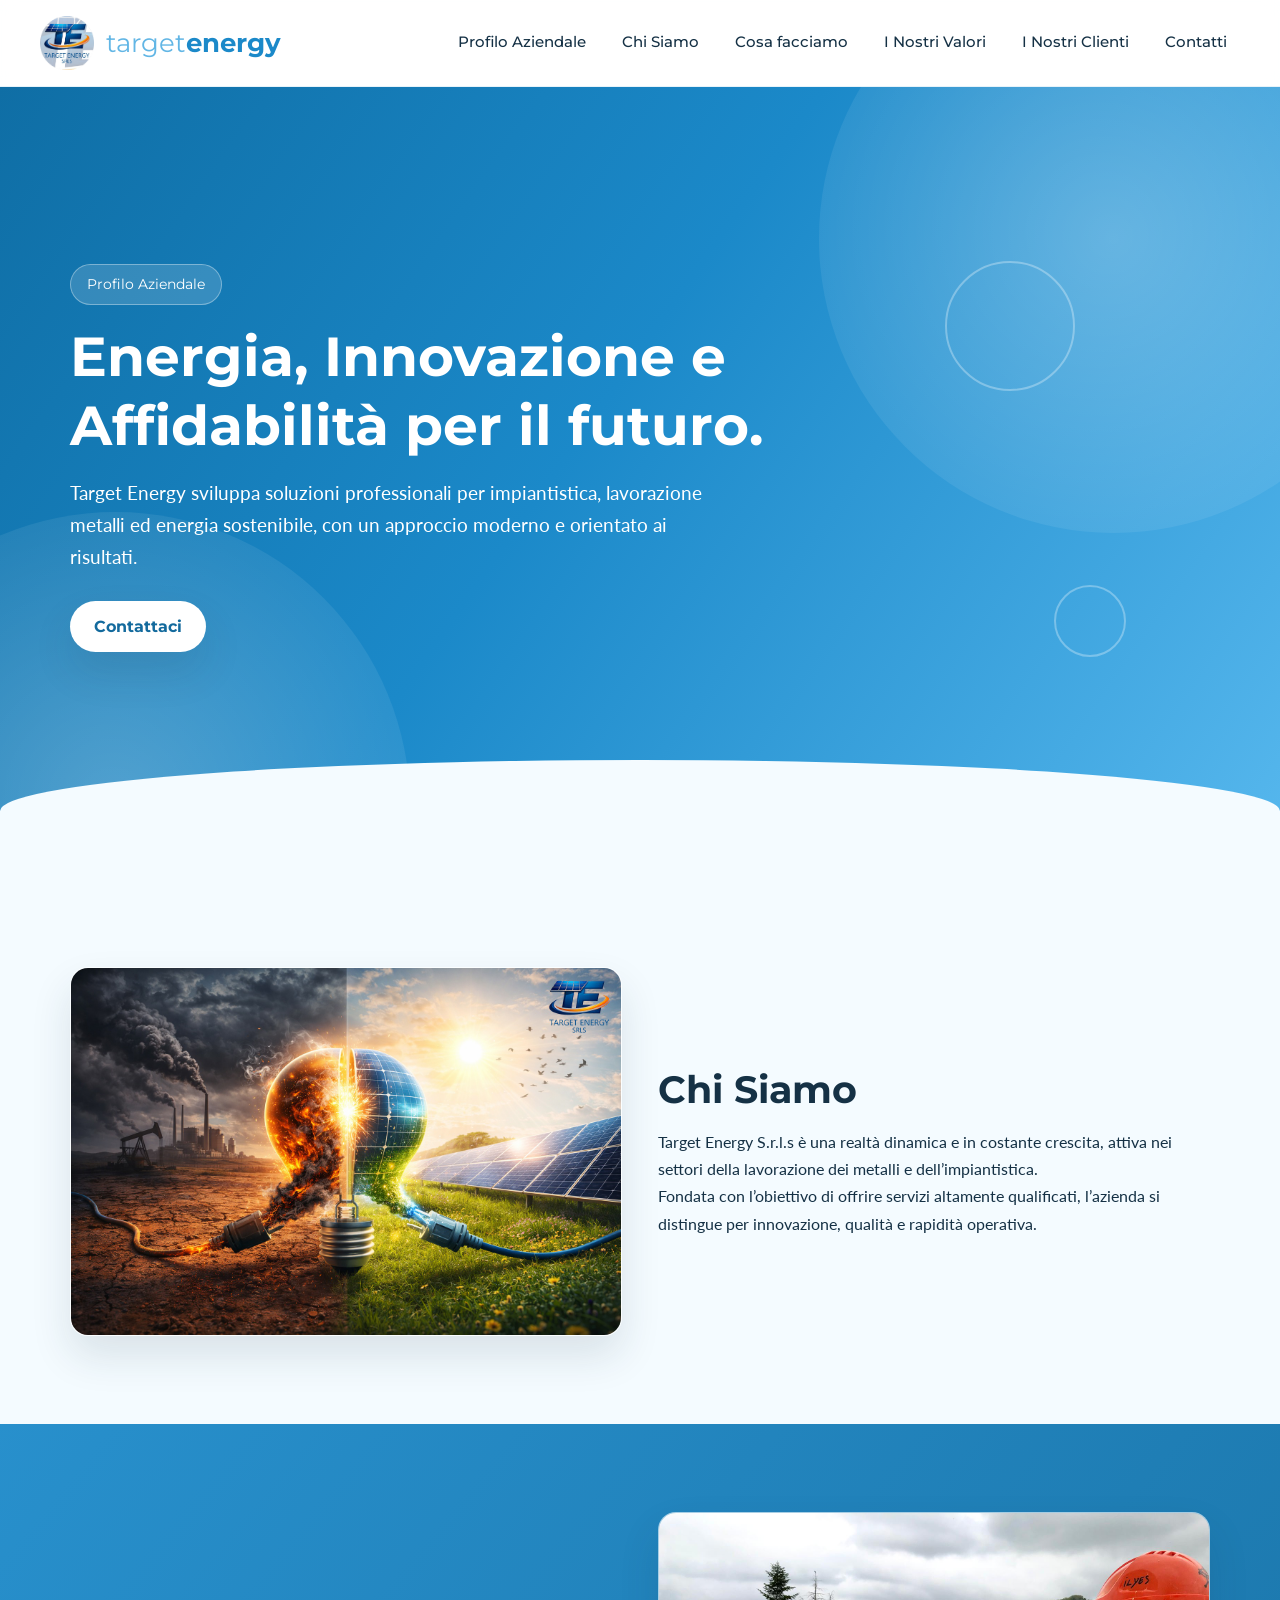
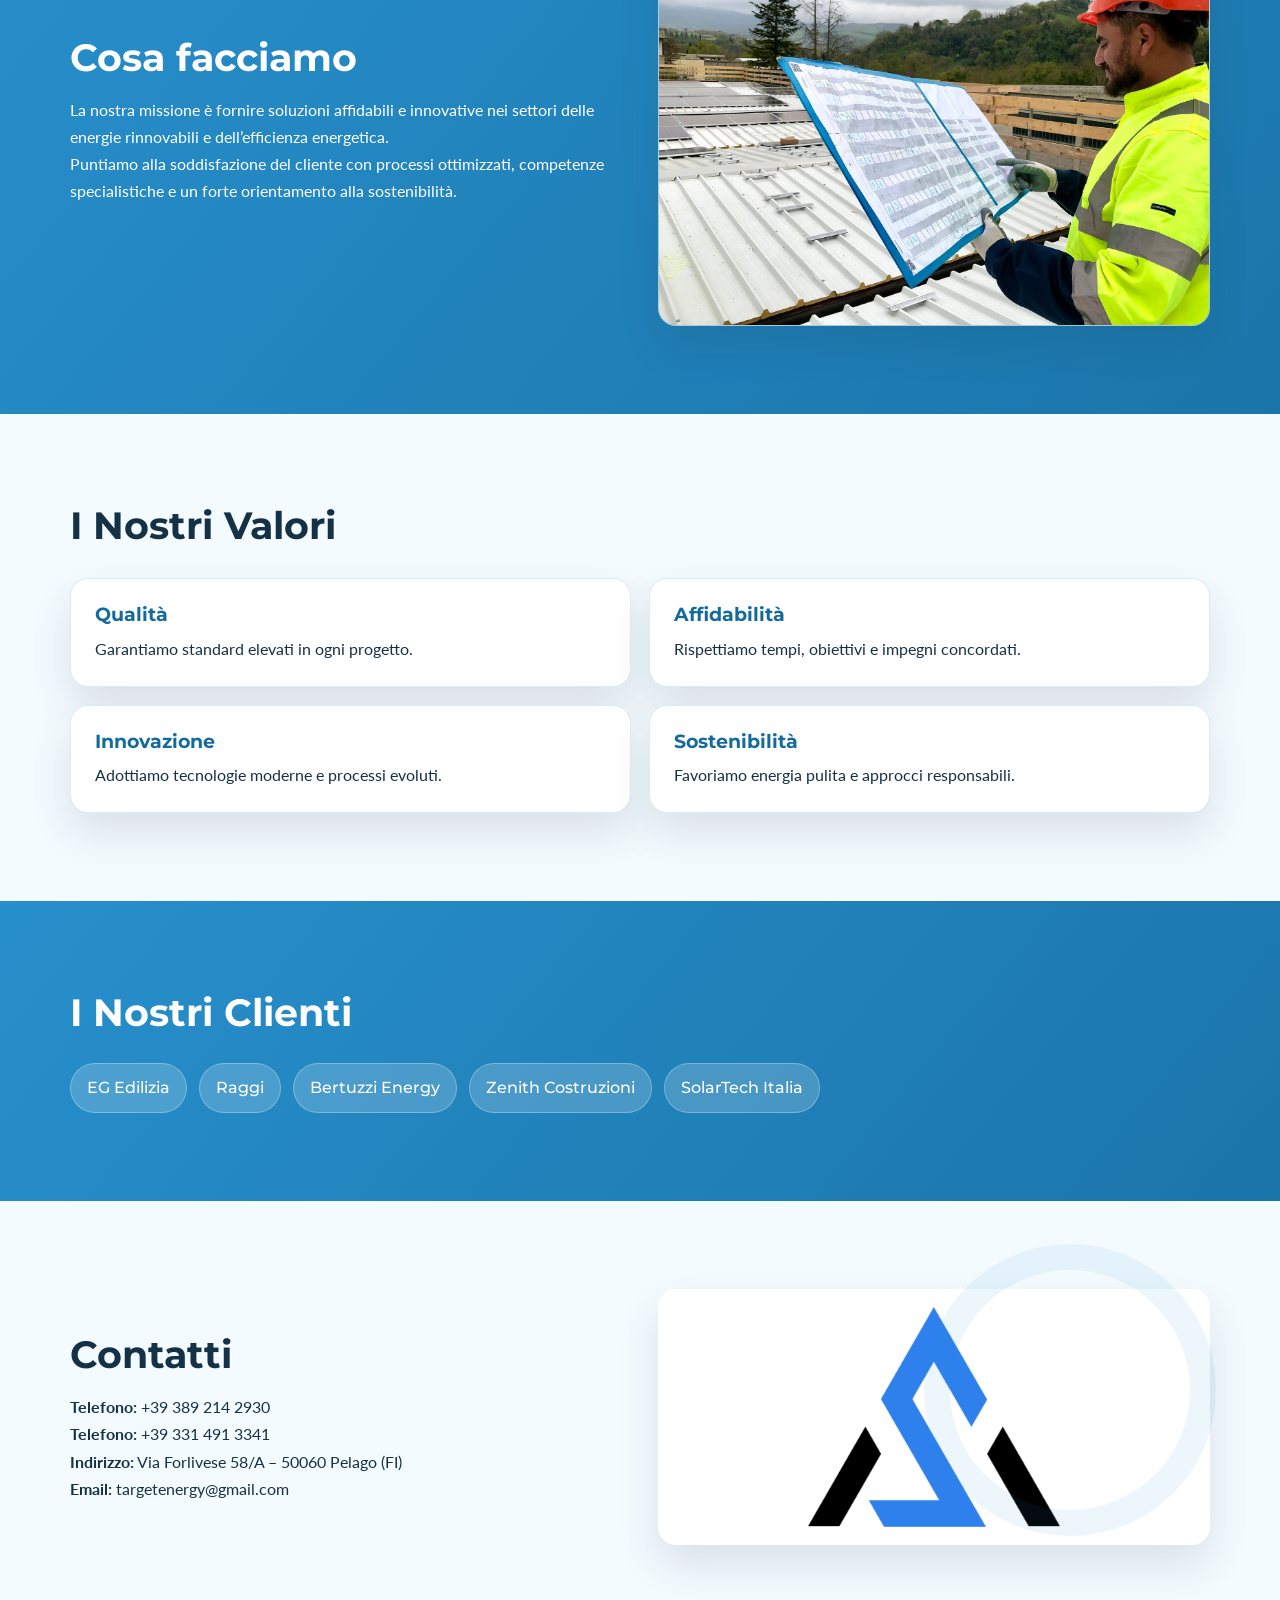
==== index.html @ 9f778552 "Update index.html" ====
<!DOCTYPE html>
<html lang="it">
<head>
  <meta charset="UTF-8">
  <meta name="viewport" content="width=device-width, initial-scale=1.0">
  <title>Target Energy | Profilo Aziendale</title>
  <meta name="description" content="Target Energy - Profilo Aziendale, missione, valori, clienti e contatti.">
  <link rel="preconnect" href="https://fonts.googleapis.com">
  <link rel="preconnect" href="https://fonts.gstatic.com" crossorigin>
  <link href="https://fonts.googleapis.com/css2?family=Lato:wght@300;400;700&family=Montserrat:wght@400;500;600;700;800&display=swap" rel="stylesheet">
  <link rel="stylesheet" href="style.css">
</head>
<body>
  <header class="header" id="top">
    <div class="nav-wrap">
      <a class="brand" href="#top" aria-label="Target Energy home">
        <img src="img/logo.png" alt="Target Energy logo">
        <span class="brand-text"><span class="brand-light">target</span><span class="brand-strong">energy</span></span>
      </a>

      <button class="menu-toggle" id="menuToggle" aria-label="Apri menu" aria-expanded="false" aria-controls="menu">☰</button>

      <nav class="nav" id="menu" aria-label="Main navigation">
        <a href="#profilo">Profilo Aziendale</a>
        <a href="#chi-siamo">Chi Siamo</a>
        <a href="#missione">Cosa facciamo</a>
        <a href="#valori">I Nostri Valori</a>
        <a href="#clienti">I Nostri Clienti</a>
        <a href="#contatti">Contatti</a>
      </nav>
    </div>
  </header>

  <main>
    <section class="hero" id="profilo">
      <div class="hero-bg-shape hero-bg-shape-1"></div>
      <div class="hero-bg-shape hero-bg-shape-2"></div>
      <div class="hero-circle hero-circle-1"></div>
      <div class="hero-circle hero-circle-2"></div>

      <div class="container hero-content">
        <p class="eyebrow">Profilo Aziendale</p>
        <h1>Energia, Innovazione e Affidabilità per il futuro.</h1>
        <p class="lead">Target Energy sviluppa soluzioni professionali per impiantistica, lavorazione metalli ed energia sostenibile, con un approccio moderno e orientato ai risultati.</p>
        <a class="cta" href="#contatti">Contattaci</a>
      </div>
      <div class="wave" aria-hidden="true"></div>
    </section>

    <section class="section" id="chi-siamo">
      <div class="container grid two-col">
        <div class="media card-glass">
          <img src="img/we.jpeg" alt="Team Target Energy">
        </div>
        <div class="content">
          <h2>Chi Siamo</h2>
          <p>Target Energy S.r.l.s è una realtà dinamica e in costante crescita, attiva nei settori della lavorazione dei metalli e dell’impiantistica.</p>
          <p>Fondata con l’obiettivo di offrire servizi altamente qualificati, l’azienda si distingue per innovazione, qualità e rapidità operativa.</p>
        </div>
      </div>
    </section>

    <section class="section section-blue" id="missione">
      <div class="container grid two-col reverse">
        <div class="content">
          <h2>Cosa facciamo</h2>
          <p>La nostra missione è fornire soluzioni affidabili e innovative nei settori delle energie rinnovabili e dell’efficienza energetica.</p>
          <p>Puntiamo alla soddisfazione del cliente con processi ottimizzati, competenze specialistiche e un forte orientamento alla sostenibilità.</p>
        </div>
        <div class="media card-glass">
          <img src="img/man.jpeg" alt="Missione Target Energy">
        </div>
      </div>
    </section>

    <section class="section" id="valori">
      <div class="container">
        <h2 class="section-title">I Nostri Valori</h2>
        <div class="values-grid">
          <article class="value-card"><h3>Qualità</h3><p>Garantiamo standard elevati in ogni progetto.</p></article>
          <article class="value-card"><h3>Affidabilità</h3><p>Rispettiamo tempi, obiettivi e impegni concordati.</p></article>
          <article class="value-card"><h3>Innovazione</h3><p>Adottiamo tecnologie moderne e processi evoluti.</p></article>
          <article class="value-card"><h3>Sostenibilità</h3><p>Favoriamo energia pulita e approcci responsabili.</p></article>
        </div>
      </div>
    </section>

    <section class="section section-blue" id="clienti">
      <div class="container">
        <h2 class="section-title">I Nostri Clienti</h2>
        <div class="clients-wrap">
          <span class="client-pill">EG Edilizia</span>
          <span class="client-pill">Raggi</span>
          <span class="client-pill">Bertuzzi Energy</span>
          <span class="client-pill">Zenith Costruzioni</span>
          <span class="client-pill">SolarTech Italia</span>
        </div>
      </div>
    </section>

    <section class="section contact" id="contatti">
      <div class="container grid two-col">
        <div class="content">
          <h2>Contatti</h2>
          <p><strong>Telefono:</strong> +39 389 214 2930</p>
          <p><strong>Telefono:</strong> +39 331 491 3341</p>
          <p><strong>Indirizzo:</strong> Via Forlivese 58/A – 50060 Pelago (FI)</p>
          <p><strong>Email:</strong> targetenergy@gmail.com</p>
        </div>
        <div class="media logo-card">
          <img src="img/logo2.png" alt="Target Energy brand">
        </div>
      </div>
    </section>
  </main>

  <script src="script.js"></script>
</body>
</html>
---- style.css ----
:root {
  --primary: #1b89c9;
  --primary-dark: #136a9d;
  --white: #ffffff;
  --text: #153145;
  --bg: #f4fbff;
  --radius: 18px;
  --shadow: 0 20px 40px rgba(21, 49, 69, 0.12);
}

* {
  box-sizing: border-box;
  margin: 0;
  padding: 0;
}

html {
  scroll-behavior: smooth;
}

body {
  font-family: 'Lato', sans-serif;
  color: var(--text);
  background: var(--bg);
  line-height: 1.7;
}

h1,
h2,
h3,
.brand-text {
  font-family: 'Montserrat', sans-serif;
  line-height: 1.25;
}

img {
  max-width: 100%;
  display: block;
}

.container {
  width: min(1140px, 92%);
  margin-inline: auto;
}

.header {
  position: sticky;
  top: 0;
  z-index: 1000;
  background: rgba(255, 255, 255, 0.92);
  backdrop-filter: blur(8px);
  border-bottom: 1px solid rgba(27, 137, 201, 0.1);
}

.nav-wrap {
  width: min(1200px, 94%);
  margin-inline: auto;
  min-height: 86px;
  display: flex;
  align-items: center;
  justify-content: space-between;
  gap: 24px;
}

.brand {
  display: inline-flex;
  align-items: center;
  gap: 12px;
  text-decoration: none;
}

.brand img {
  width: 54px;
}

.brand-text {
  font-size: 1.6rem;
}

.brand-light {
  color: #62b6e5;
  font-weight: 400;
}

.brand-strong {
  color: var(--primary);
  font-weight: 700;
}

.nav {
  display: flex;
  align-items: center;
  gap: 10px;
}

.nav a {
  text-decoration: none;
  color: var(--text);
  font-family: 'Montserrat', sans-serif;
  font-weight: 500;
  font-size: 0.92rem;
  padding: 10px 13px;
  border-radius: 999px;
  transition: 0.25s ease;
}

.nav a:hover,
.nav a:focus-visible {
  background: linear-gradient(90deg, rgba(27, 137, 201, 0.12), rgba(27, 137, 201, 0.22));
  color: var(--primary-dark);
  outline: none;
}

.menu-toggle {
  display: none;
  border: 0;
  background: var(--primary);
  color: var(--white);
  width: 44px;
  height: 44px;
  border-radius: 12px;
  font-size: 1.25rem;
  cursor: pointer;
}

.hero {
  position: relative;
  min-height: 88vh;
  display: flex;
  align-items: center;
  overflow: hidden;
  color: var(--white);
  background: linear-gradient(125deg, #0f6ea5 0%, var(--primary) 45%, #57b8ee 100%);
}

.hero-content {
  position: relative;
  z-index: 2;
  padding-block: 120px 170px;
}

.eyebrow {
  display: inline-block;
  background: rgba(255, 255, 255, 0.15);
  border: 1px solid rgba(255, 255, 255, 0.35);
  border-radius: 999px;
  padding: 8px 16px;
  font-family: 'Montserrat', sans-serif;
  font-size: 0.85rem;
  margin-bottom: 18px;
}

.hero h1 {
  font-size: clamp(2rem, 4.3vw, 3.6rem);
  max-width: 780px;
}

.lead {
  margin-top: 16px;
  max-width: 640px;
  font-size: clamp(1rem, 1.8vw, 1.18rem);
}

.cta {
  margin-top: 28px;
  display: inline-block;
  text-decoration: none;
  color: var(--primary-dark);
  background: var(--white);
  font-family: 'Montserrat', sans-serif;
  font-weight: 700;
  padding: 12px 24px;
  border-radius: 999px;
  box-shadow: var(--shadow);
  transition: transform 0.25s ease;
}

.cta:hover {
  transform: translateY(-2px);
}

.hero-bg-shape,
.hero-circle {
  position: absolute;
  pointer-events: none;
}

.hero-bg-shape {
  width: 46vw;
  aspect-ratio: 1 / 1;
  background: radial-gradient(circle, rgba(255, 255, 255, 0.25), rgba(255, 255, 255, 0));
  border-radius: 50%;
}

.hero-bg-shape-1 {
  top: -18%;
  right: -10%;
}

.hero-bg-shape-2 {
  bottom: -28%;
  left: -14%;
}

.hero-circle {
  border-radius: 50%;
  border: 2px solid rgba(255, 255, 255, 0.3);
  animation: float 6s ease-in-out infinite;
}

.hero-circle-1 {
  width: 130px;
  height: 130px;
  right: 16%;
  top: 22%;
}

.hero-circle-2 {
  width: 72px;
  height: 72px;
  right: 12%;
  bottom: 28%;
  animation-delay: 1.5s;
}

.wave {
  position: absolute;
  left: 0;
  right: 0;
  bottom: -1px;
  height: 120px;
  background: var(--bg);
  border-radius: 100% 100% 0 0 / 85% 85% 0 0;
}

.section {
  padding: 88px 0;
}

.section-blue {
  background: linear-gradient(130deg, rgba(27, 137, 201, 0.94), rgba(15, 110, 165, 0.95));
  color: var(--white);
}

.grid {
  display: grid;
  gap: 36px;
  align-items: center;
}

.two-col {
  grid-template-columns: repeat(2, minmax(0, 1fr));
}

.reverse .content {
  order: 1;
}

.reverse .media {
  order: 2;
}

.content h2,
.section-title {
  font-size: clamp(1.7rem, 3.2vw, 2.4rem);
  margin-bottom: 14px;
}

.card-glass,
.logo-card {
  border-radius: var(--radius);
  box-shadow: var(--shadow);
  overflow: hidden;
}

.card-glass {
  background: rgba(255, 255, 255, 0.45);
  border: 1px solid rgba(255, 255, 255, 0.28);
}

.card-glass img,
.logo-card img {
  width: 100%;
  height: 100%;
  object-fit: cover;
}

.values-grid {
  margin-top: 28px;
  display: grid;
  gap: 18px;
  grid-template-columns: repeat(2, minmax(0, 1fr));
}

.value-card {
  background: var(--white);
  border: 1px solid rgba(27, 137, 201, 0.16);
  border-radius: var(--radius);
  padding: 24px;
  box-shadow: var(--shadow);
}

.value-card h3 {
  color: var(--primary-dark);
  margin-bottom: 8px;
}

.clients-wrap {
  margin-top: 26px;
  display: flex;
  flex-wrap: wrap;
  gap: 12px;
}

.client-pill {
  background: rgba(255, 255, 255, 0.18);
  color: var(--white);
  padding: 10px 16px;
  border-radius: 999px;
  border: 1px solid rgba(255, 255, 255, 0.28);
  font-family: 'Montserrat', sans-serif;
  font-weight: 500;
}

.contact {
  position: relative;
}

.contact::before {
  content: '';
  position: absolute;
  width: 240px;
  height: 240px;
  border-radius: 50%;
  border: 26px solid rgba(27, 137, 201, 0.08);
  right: 5%;
  top: 10%;
  pointer-events: none;
}

.logo-card {
  background: var(--white);
  padding: 18px;
  display: grid;
  place-items: center;
}

.logo-card img {
  object-fit: contain;
  max-height: 220px;
}

@keyframes float {
  0%,
  100% { transform: translateY(0); }
  50% { transform: translateY(-12px); }
}

@media (max-width: 1024px) {
  .nav {
    position: absolute;
    top: calc(100% + 8px);
    left: 3%;
    right: 3%;
    background: var(--white);
    border-radius: 16px;
    box-shadow: var(--shadow);
    border: 1px solid rgba(27, 137, 201, 0.12);
    display: grid;
    gap: 0;
    padding: 10px;
    opacity: 0;
    transform: translateY(-10px);
    pointer-events: none;
    transition: 0.2s ease;
  }

  .nav.is-open {
    opacity: 1;
    transform: translateY(0);
    pointer-events: auto;
  }

  .menu-toggle {
    display: inline-grid;
    place-items: center;
  }

  .two-col {
    grid-template-columns: 1fr;
  }

  .reverse .content,
  .reverse .media {
    order: initial;
  }

  .hero-content {
    padding-block: 100px 130px;
  }
}

@media (max-width: 700px) {
  .values-grid {
    grid-template-columns: 1fr;
  }

  .section {
    padding: 70px 0;
  }

  .brand-text {
    font-size: 1.35rem;
  }

  .wave {
    height: 78px;
  }
}
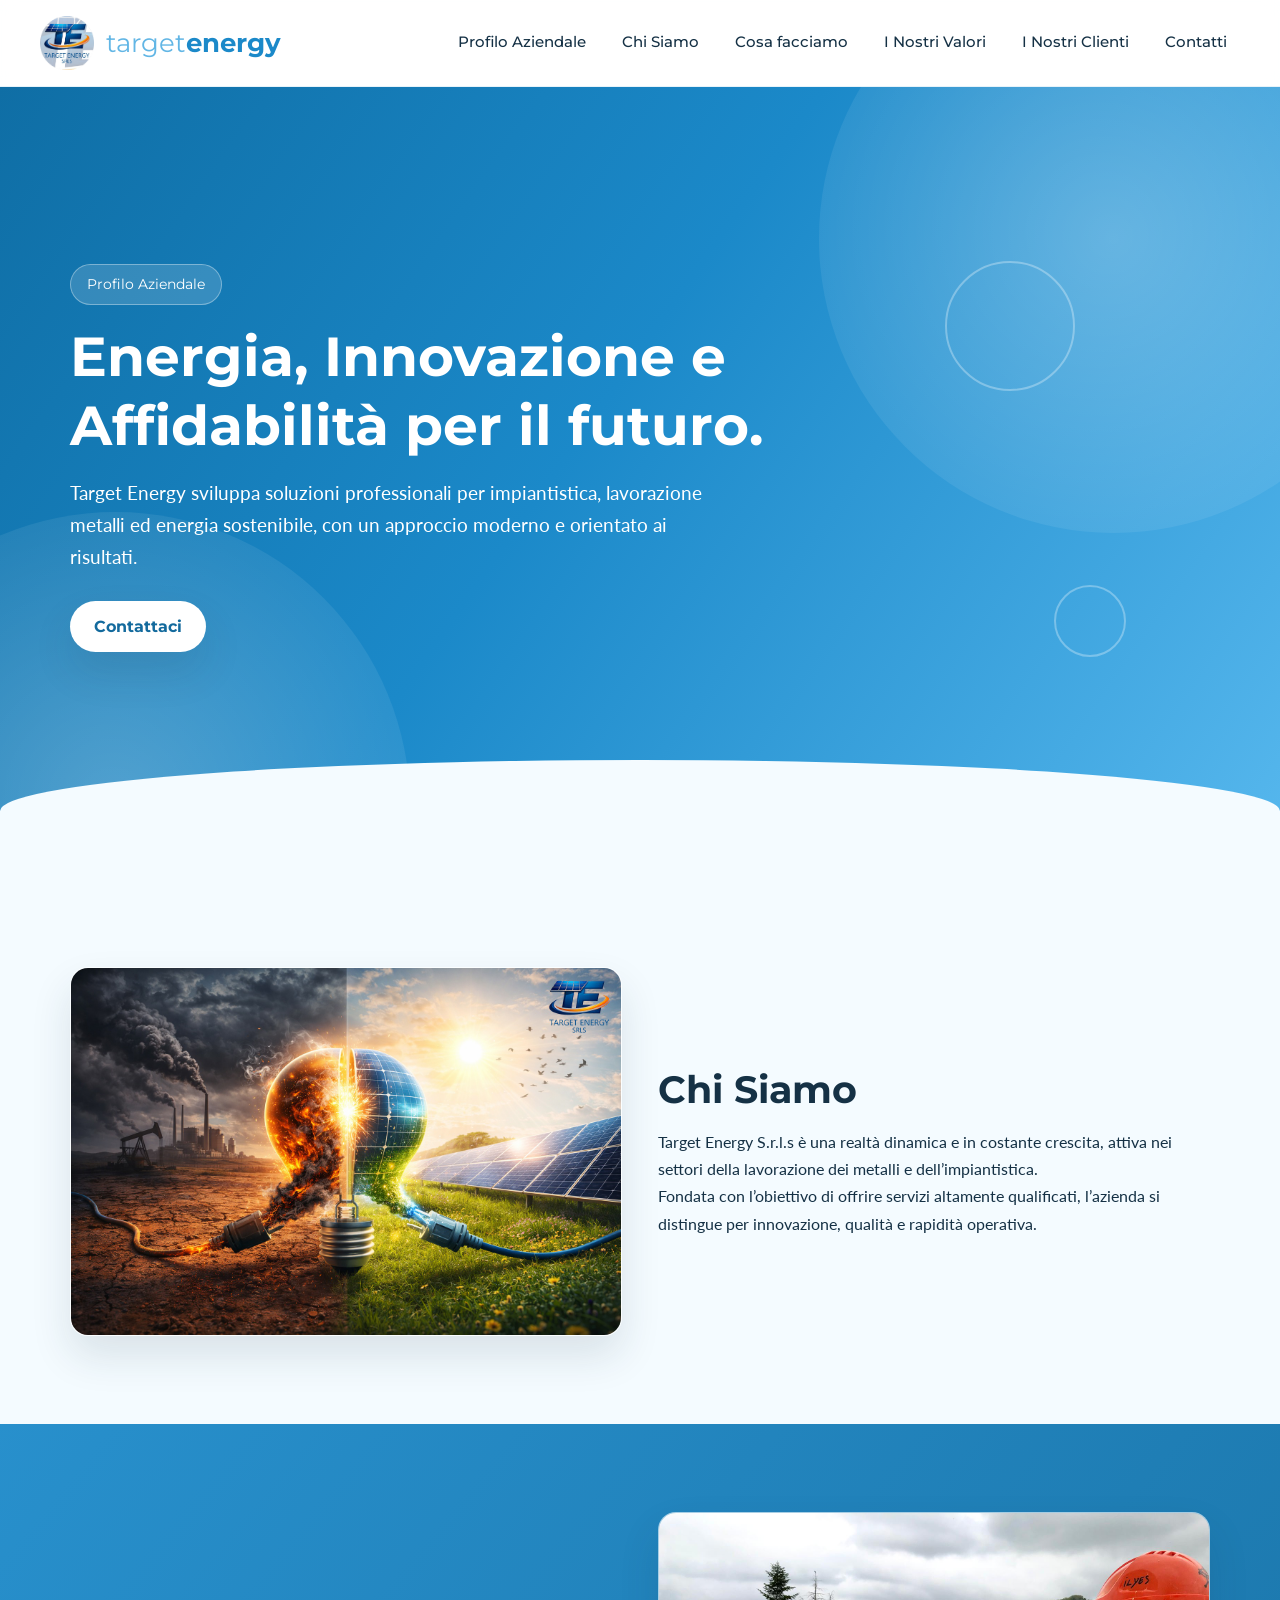
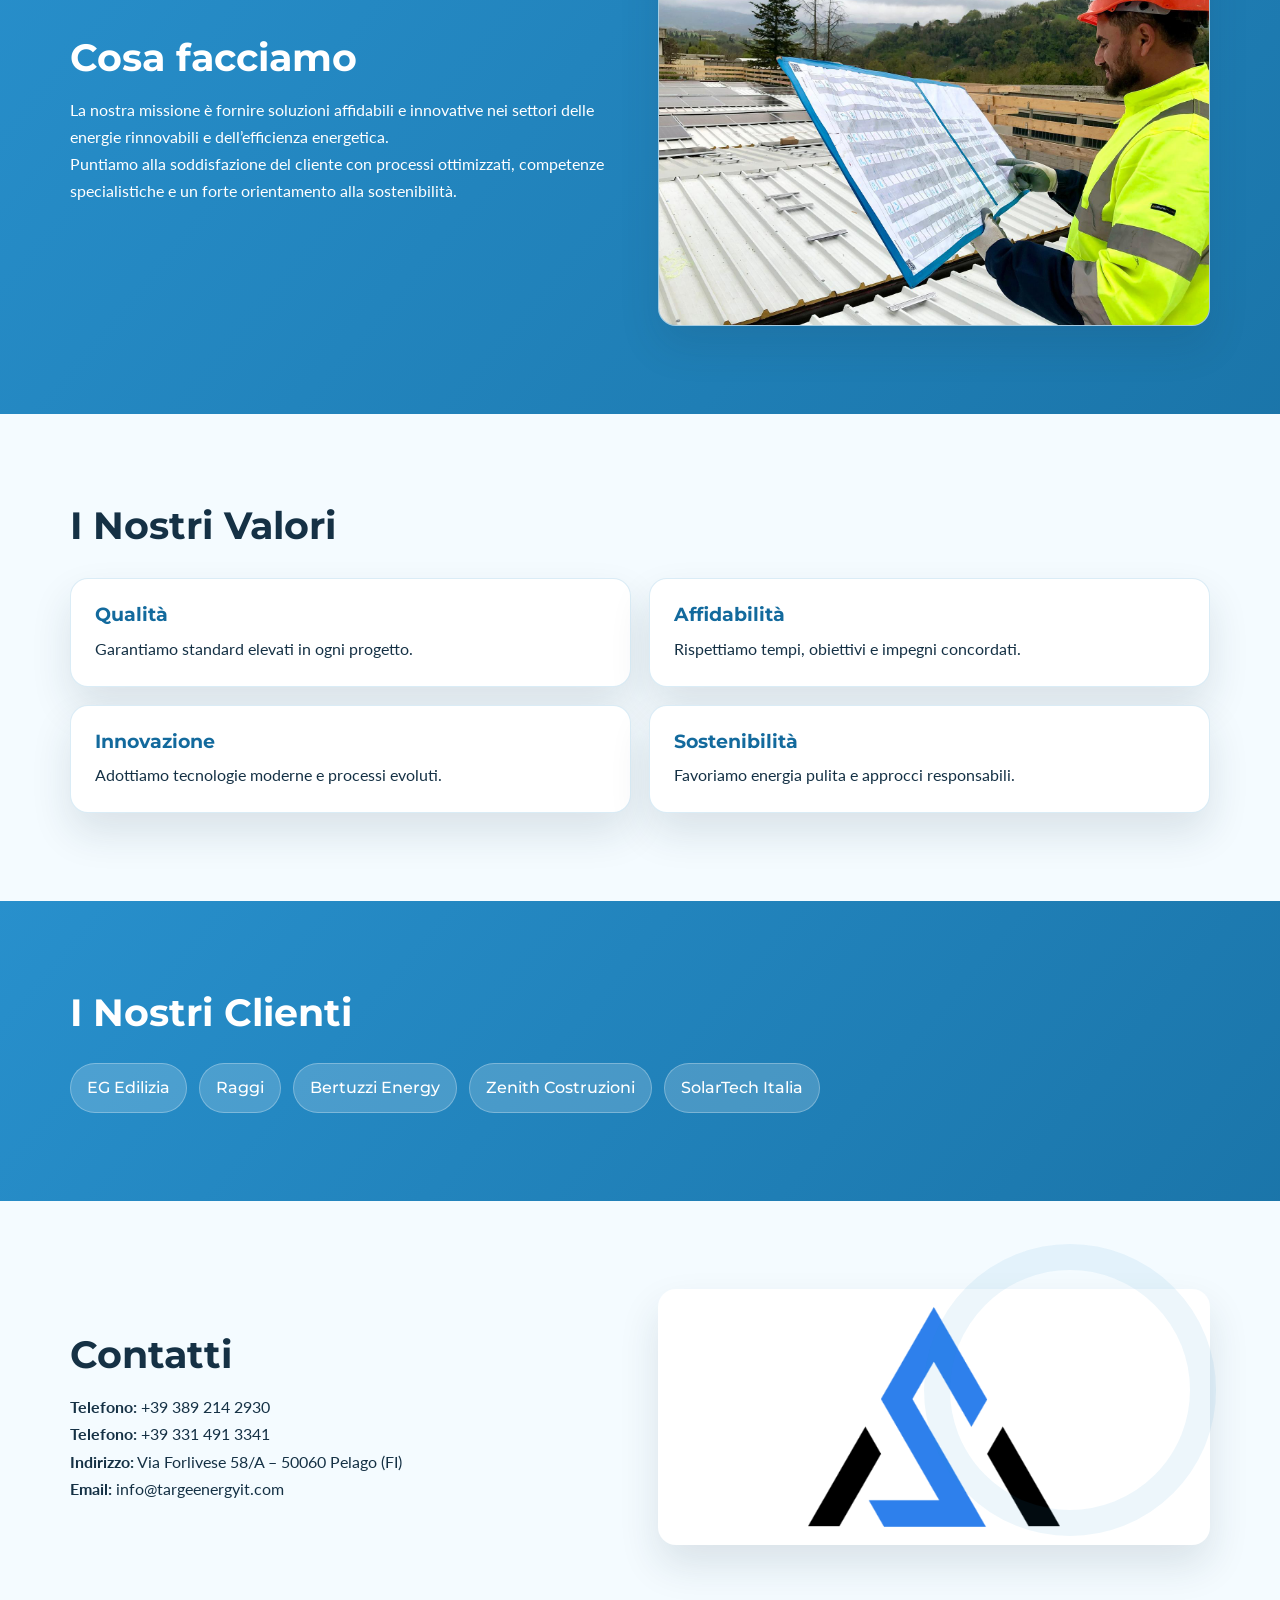
==== commit 41a5935f: "Update email address in contact information" ====
--- a/index.html
+++ b/index.html
@@ -105,7 +105,7 @@
           <p><strong>Telefono:</strong> +39 389 214 2930</p>
           <p><strong>Telefono:</strong> +39 331 491 3341</p>
           <p><strong>Indirizzo:</strong> Via Forlivese 58/A – 50060 Pelago (FI)</p>
-          <p><strong>Email:</strong> targetenergy@gmail.com</p>
+          <p><strong>Email:</strong> info@targeenergyit.com</p>
         </div>
         <div class="media logo-card">
           <img src="img/logo2.png" alt="Target Energy brand">
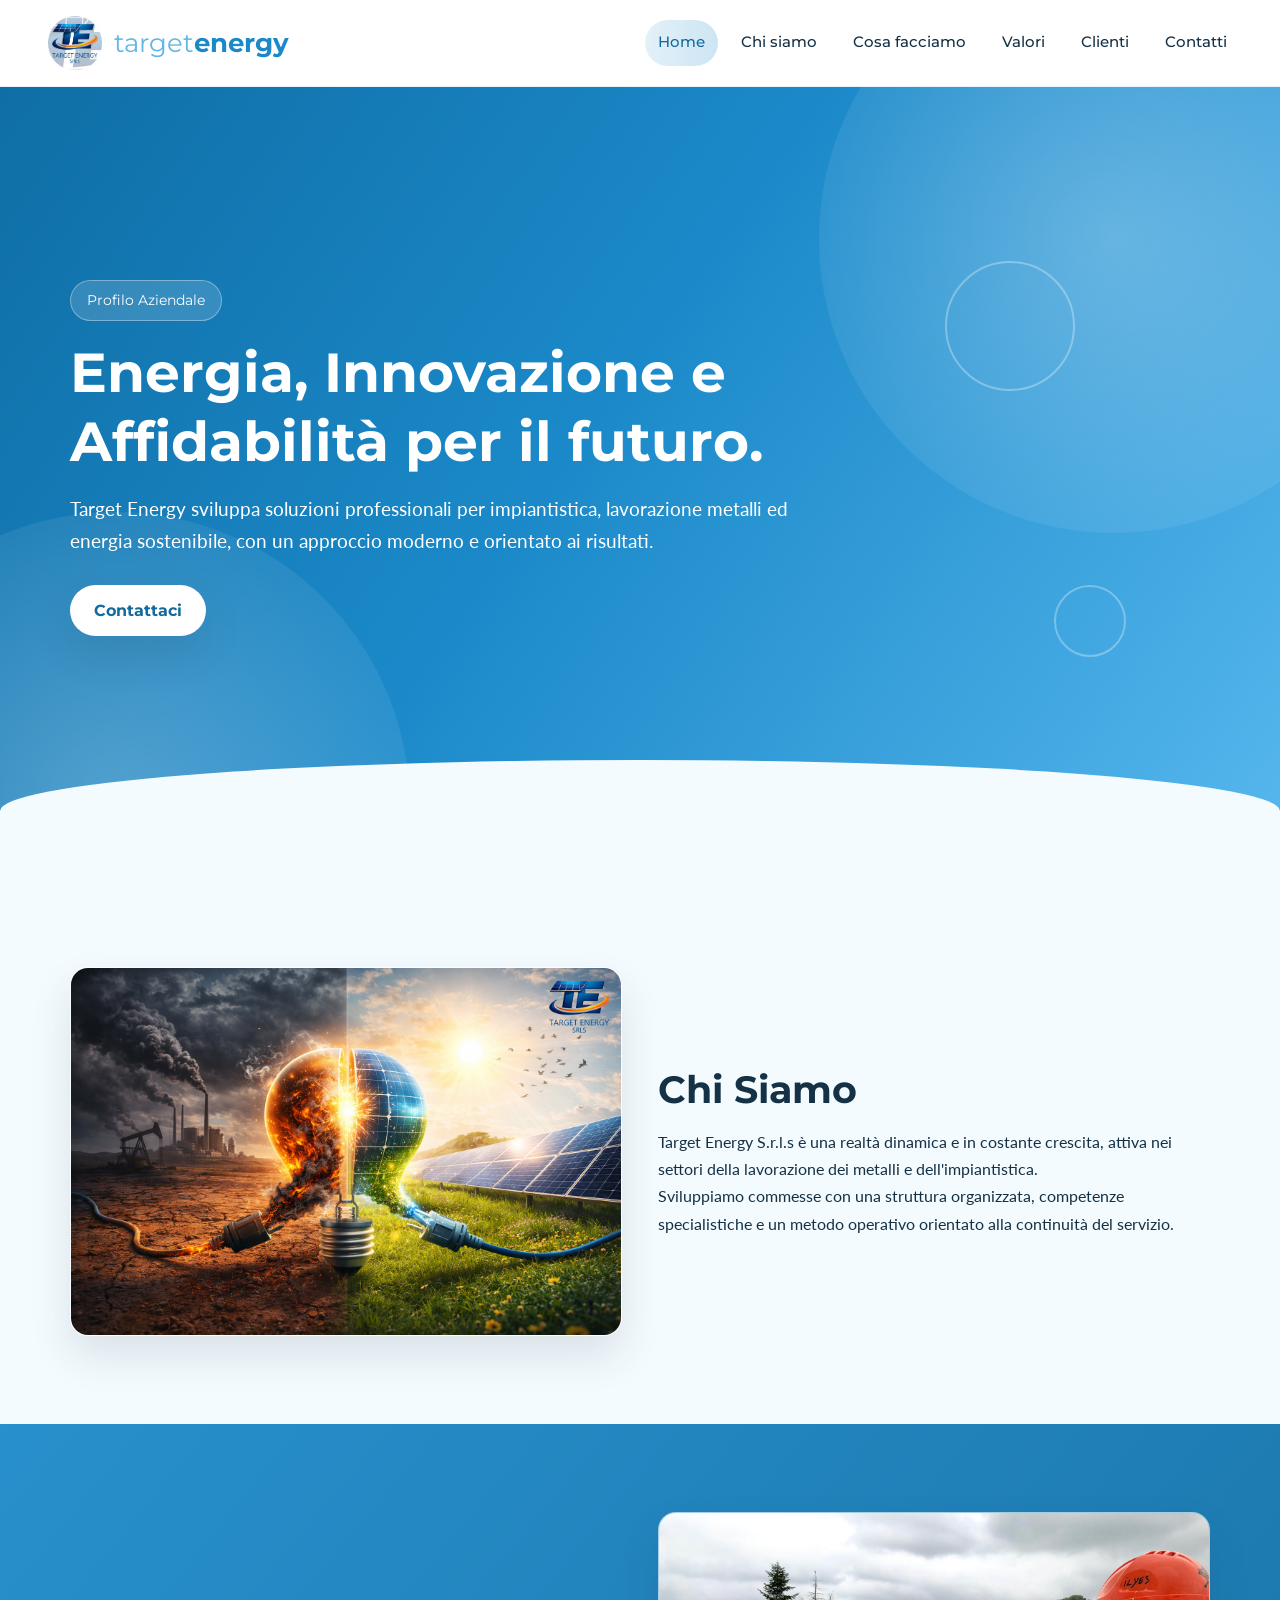
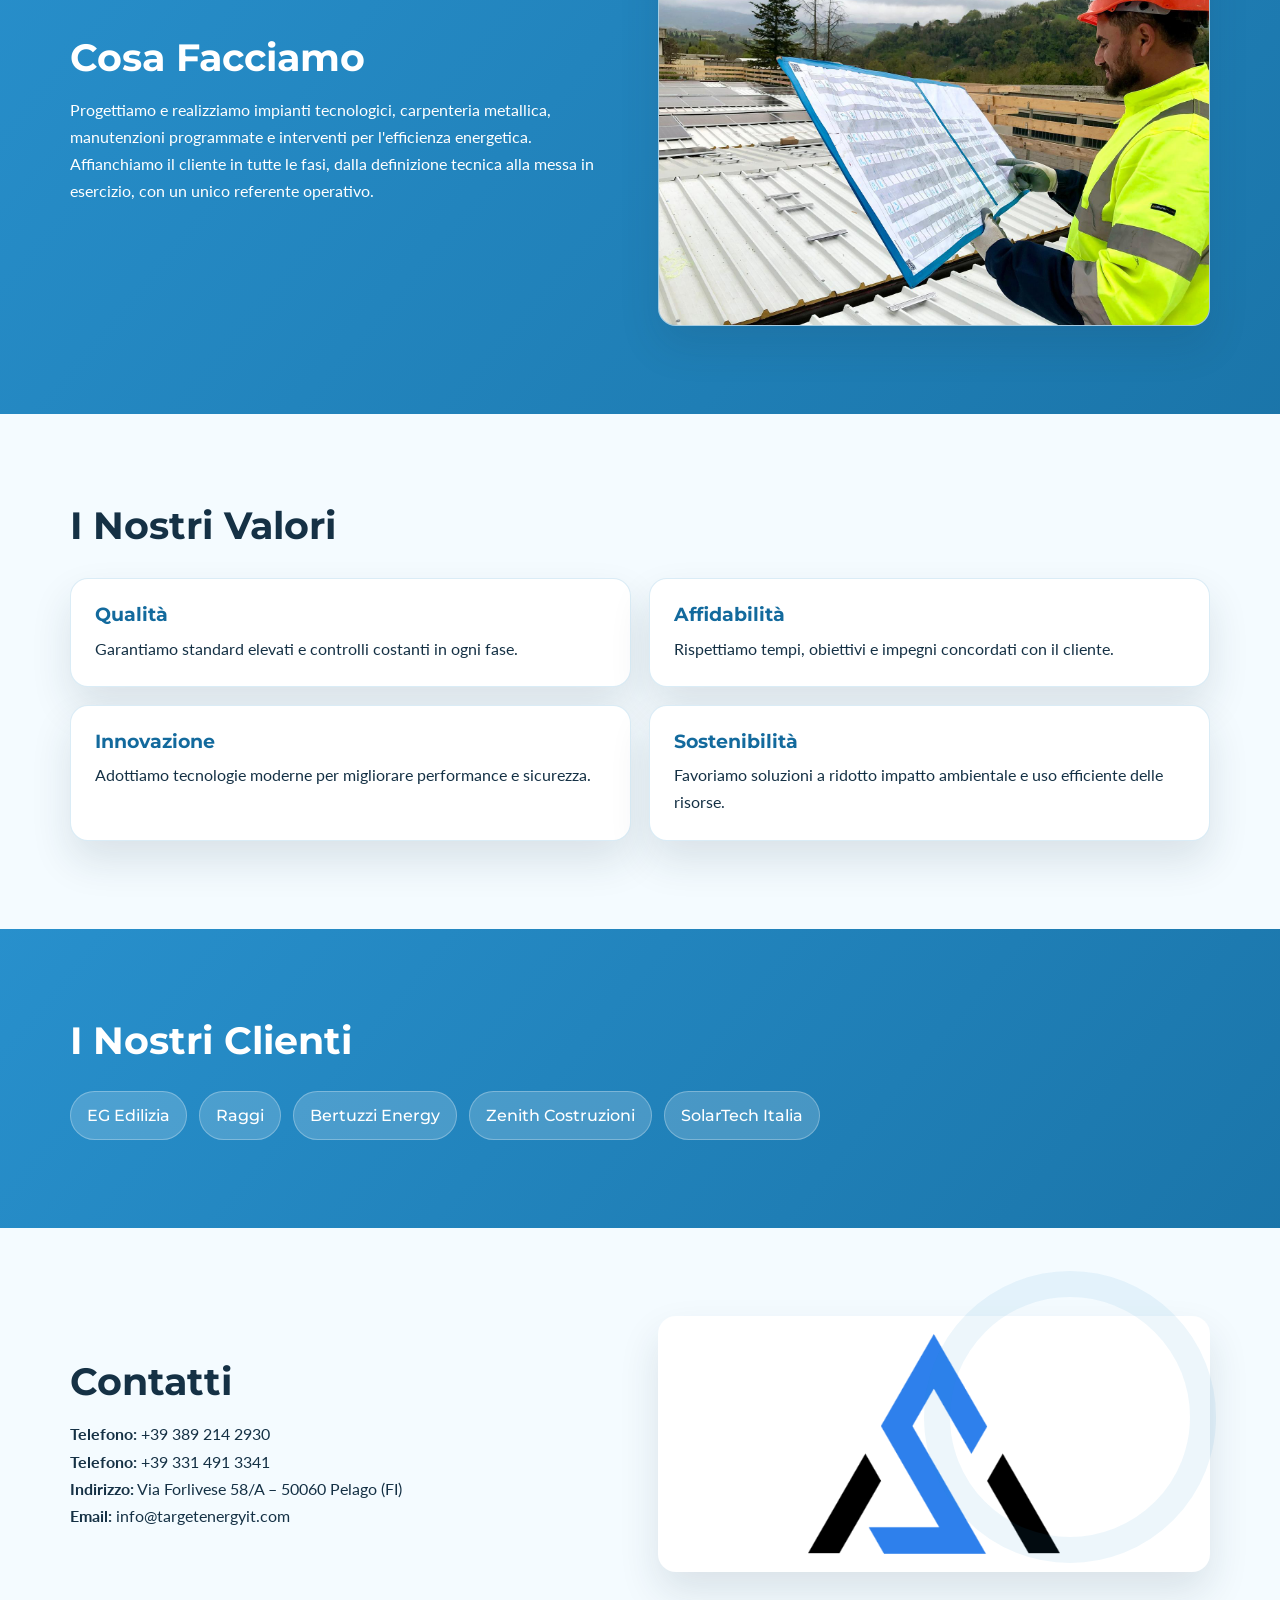
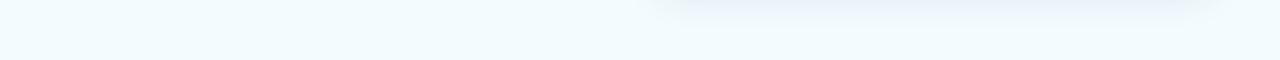
==== commit ea76287b: "feat: unify multi-page design, content and SEO across site Agent-Logs-Url: https://github.com/omarel" ====
--- a/index.html
+++ b/index.html
@@ -3,30 +3,62 @@
 <head>
   <meta charset="UTF-8">
   <meta name="viewport" content="width=device-width, initial-scale=1.0">
-  <title>Target Energy | Profilo Aziendale</title>
-  <meta name="description" content="Target Energy - Profilo Aziendale, missione, valori, clienti e contatti.">
+  <title>Target Energy | Soluzioni per Impianti, Metalli ed Energia</title>
+  <meta name="description" content="Target Energy S.r.l.s realizza impianti tecnologici, lavorazioni metalliche, manutenzione industriale e soluzioni per l'efficienza energetica.">
+  <link rel="canonical" href="https://targetenergyit.com/">
+  <meta property="og:type" content="website">
+  <meta property="og:locale" content="it_IT">
+  <meta property="og:title" content="Target Energy | Soluzioni per Impianti, Metalli ed Energia">
+  <meta property="og:description" content="Partner tecnico per impiantistica, metalmeccanica, manutenzione e progetti energetici sostenibili.">
+  <meta property="og:url" content="https://targetenergyit.com/">
+  <meta property="og:image" content="https://targetenergyit.com/img/logo2.png">
+  <meta name="twitter:card" content="summary_large_image">
+  <meta name="twitter:title" content="Target Energy | Soluzioni per Impianti, Metalli ed Energia">
+  <meta name="twitter:description" content="Servizi tecnici integrati per aziende, cantieri e infrastrutture energetiche.">
+  <meta name="twitter:image" content="https://targetenergyit.com/img/logo2.png">
   <link rel="preconnect" href="https://fonts.googleapis.com">
   <link rel="preconnect" href="https://fonts.gstatic.com" crossorigin>
   <link href="https://fonts.googleapis.com/css2?family=Lato:wght@300;400;700&family=Montserrat:wght@400;500;600;700;800&display=swap" rel="stylesheet">
   <link rel="stylesheet" href="style.css">
+  <script type="application/ld+json">
+  {
+    "@context": "https://schema.org",
+    "@type": "LocalBusiness",
+    "name": "Target Energy S.r.l.s",
+    "url": "https://targetenergyit.com/",
+    "logo": "https://targetenergyit.com/img/logo.png",
+    "image": "https://targetenergyit.com/img/logo2.png",
+    "telephone": "+39 389 214 2930",
+    "email": "info@targetenergyit.com",
+    "address": {
+      "@type": "PostalAddress",
+      "streetAddress": "Via Forlivese 58/A",
+      "addressLocality": "Pelago",
+      "addressRegion": "FI",
+      "postalCode": "50060",
+      "addressCountry": "IT"
+    },
+    "sameAs": []
+  }
+  </script>
 </head>
 <body>
   <header class="header" id="top">
     <div class="nav-wrap">
-      <a class="brand" href="#top" aria-label="Target Energy home">
-        <img src="img/logo.png" alt="Target Energy logo">
+      <a class="brand" href="index.html" aria-label="Target Energy home">
+        <img src="img/logo.png" alt="Logo Target Energy">
         <span class="brand-text"><span class="brand-light">target</span><span class="brand-strong">energy</span></span>
       </a>
 
       <button class="menu-toggle" id="menuToggle" aria-label="Apri menu" aria-expanded="false" aria-controls="menu">☰</button>
 
-      <nav class="nav" id="menu" aria-label="Main navigation">
-        <a href="#profilo">Profilo Aziendale</a>
-        <a href="#chi-siamo">Chi Siamo</a>
-        <a href="#missione">Cosa facciamo</a>
-        <a href="#valori">I Nostri Valori</a>
-        <a href="#clienti">I Nostri Clienti</a>
-        <a href="#contatti">Contatti</a>
+      <nav class="nav" id="menu" aria-label="Navigazione principale">
+        <a href="index.html" aria-current="page">Home</a>
+        <a href="about.html">Chi siamo</a>
+        <a href="cosa-facciamo.html">Cosa facciamo</a>
+        <a href="values.html">Valori</a>
+        <a href="clients.html">Clienti</a>
+        <a href="contact.html">Contatti</a>
       </nav>
     </div>
   </header>
@@ -42,7 +74,7 @@
         <p class="eyebrow">Profilo Aziendale</p>
         <h1>Energia, Innovazione e Affidabilità per il futuro.</h1>
         <p class="lead">Target Energy sviluppa soluzioni professionali per impiantistica, lavorazione metalli ed energia sostenibile, con un approccio moderno e orientato ai risultati.</p>
-        <a class="cta" href="#contatti">Contattaci</a>
+        <a class="cta" href="contact.html">Contattaci</a>
       </div>
       <div class="wave" aria-hidden="true"></div>
     </section>
@@ -50,12 +82,12 @@
     <section class="section" id="chi-siamo">
       <div class="container grid two-col">
         <div class="media card-glass">
-          <img src="img/we.jpeg" alt="Team Target Energy">
+          <img src="img/we.jpeg" alt="Team tecnico Target Energy in attività operativa">
         </div>
         <div class="content">
           <h2>Chi Siamo</h2>
-          <p>Target Energy S.r.l.s è una realtà dinamica e in costante crescita, attiva nei settori della lavorazione dei metalli e dell’impiantistica.</p>
-          <p>Fondata con l’obiettivo di offrire servizi altamente qualificati, l’azienda si distingue per innovazione, qualità e rapidità operativa.</p>
+          <p>Target Energy S.r.l.s è una realtà dinamica e in costante crescita, attiva nei settori della lavorazione dei metalli e dell'impiantistica.</p>
+          <p>Sviluppiamo commesse con una struttura organizzata, competenze specialistiche e un metodo operativo orientato alla continuità del servizio.</p>
         </div>
       </div>
     </section>
@@ -63,12 +95,12 @@
     <section class="section section-blue" id="missione">
       <div class="container grid two-col reverse">
         <div class="content">
-          <h2>Cosa facciamo</h2>
-          <p>La nostra missione è fornire soluzioni affidabili e innovative nei settori delle energie rinnovabili e dell’efficienza energetica.</p>
-          <p>Puntiamo alla soddisfazione del cliente con processi ottimizzati, competenze specialistiche e un forte orientamento alla sostenibilità.</p>
+          <h2>Cosa Facciamo</h2>
+          <p>Progettiamo e realizziamo impianti tecnologici, carpenteria metallica, manutenzioni programmate e interventi per l'efficienza energetica.</p>
+          <p>Affianchiamo il cliente in tutte le fasi, dalla definizione tecnica alla messa in esercizio, con un unico referente operativo.</p>
         </div>
         <div class="media card-glass">
-          <img src="img/man.jpeg" alt="Missione Target Energy">
+          <img src="img/man.jpeg" alt="Tecnico Target Energy durante attività di impiantistica">
         </div>
       </div>
     </section>
@@ -77,10 +109,10 @@
       <div class="container">
         <h2 class="section-title">I Nostri Valori</h2>
         <div class="values-grid">
-          <article class="value-card"><h3>Qualità</h3><p>Garantiamo standard elevati in ogni progetto.</p></article>
-          <article class="value-card"><h3>Affidabilità</h3><p>Rispettiamo tempi, obiettivi e impegni concordati.</p></article>
-          <article class="value-card"><h3>Innovazione</h3><p>Adottiamo tecnologie moderne e processi evoluti.</p></article>
-          <article class="value-card"><h3>Sostenibilità</h3><p>Favoriamo energia pulita e approcci responsabili.</p></article>
+          <article class="value-card"><h3>Qualità</h3><p>Garantiamo standard elevati e controlli costanti in ogni fase.</p></article>
+          <article class="value-card"><h3>Affidabilità</h3><p>Rispettiamo tempi, obiettivi e impegni concordati con il cliente.</p></article>
+          <article class="value-card"><h3>Innovazione</h3><p>Adottiamo tecnologie moderne per migliorare performance e sicurezza.</p></article>
+          <article class="value-card"><h3>Sostenibilità</h3><p>Favoriamo soluzioni a ridotto impatto ambientale e uso efficiente delle risorse.</p></article>
         </div>
       </div>
     </section>
@@ -105,10 +137,10 @@
           <p><strong>Telefono:</strong> +39 389 214 2930</p>
           <p><strong>Telefono:</strong> +39 331 491 3341</p>
           <p><strong>Indirizzo:</strong> Via Forlivese 58/A – 50060 Pelago (FI)</p>
-          <p><strong>Email:</strong> info@targeenergyit.com</p>
+          <p><strong>Email:</strong> info@targetenergyit.com</p>
         </div>
         <div class="media logo-card">
-          <img src="img/logo2.png" alt="Target Energy brand">
+          <img src="img/logo2.png" alt="Marchio istituzionale Target Energy">
         </div>
       </div>
     </section>
--- a/style.css
+++ b/style.css
@@ -63,10 +63,41 @@
 }
 
 .brand {
+  position: relative;
   display: inline-flex;
   align-items: center;
   gap: 12px;
   text-decoration: none;
+  border-radius: 14px;
+  padding: 6px 8px;
+  transition: transform 0.2s ease, box-shadow 0.25s ease, background-color 0.25s ease;
+}
+
+.brand::after {
+  content: '';
+  display: block;
+  width: 0;
+  height: 2px;
+  left: 8px;
+  right: 8px;
+  bottom: 2px;
+  background: linear-gradient(90deg, #62b6e5, var(--primary));
+  position: absolute;
+  transform: none;
+  transition: width 0.25s ease;
+}
+
+.brand:hover,
+.brand:focus-visible {
+  transform: translateY(-2px);
+  background: rgba(27, 137, 201, 0.08);
+  box-shadow: 0 10px 24px rgba(27, 137, 201, 0.2);
+  outline: none;
+}
+
+.brand:hover::after,
+.brand:focus-visible::after {
+  width: 100%;
 }
 
 .brand img {
@@ -105,7 +136,8 @@
 }
 
 .nav a:hover,
-.nav a:focus-visible {
+.nav a:focus-visible,
+.nav a[aria-current='page'] {
   background: linear-gradient(90deg, rgba(27, 137, 201, 0.12), rgba(27, 137, 201, 0.22));
   color: var(--primary-dark);
   outline: none;
@@ -123,9 +155,14 @@
   cursor: pointer;
 }
 
-.hero {
+.menu-toggle:focus-visible {
+  outline: 2px solid #9ad8ff;
+  outline-offset: 2px;
+}
+
+.hero,
+.page-hero {
   position: relative;
-  min-height: 88vh;
   display: flex;
   align-items: center;
   overflow: hidden;
@@ -133,10 +170,26 @@
   background: linear-gradient(125deg, #0f6ea5 0%, var(--primary) 45%, #57b8ee 100%);
 }
 
-.hero-content {
+.hero {
+  min-height: 88vh;
+}
+
+.page-hero {
+  min-height: 46vh;
+}
+
+.hero-content,
+.page-hero-content {
   position: relative;
   z-index: 2;
+}
+
+.hero-content {
   padding-block: 120px 170px;
+}
+
+.page-hero-content {
+  padding-block: 92px;
 }
 
 .eyebrow {
@@ -150,14 +203,15 @@
   margin-bottom: 18px;
 }
 
-.hero h1 {
+.hero h1,
+.page-hero h1 {
   font-size: clamp(2rem, 4.3vw, 3.6rem);
-  max-width: 780px;
+  max-width: 820px;
 }
 
 .lead {
   margin-top: 16px;
-  max-width: 640px;
+  max-width: 740px;
   font-size: clamp(1rem, 1.8vw, 1.18rem);
 }
 
@@ -170,13 +224,22 @@
   font-family: 'Montserrat', sans-serif;
   font-weight: 700;
   padding: 12px 24px;
+  border: 0;
   border-radius: 999px;
   box-shadow: var(--shadow);
+  cursor: pointer;
   transition: transform 0.25s ease;
 }
 
-.cta:hover {
+.cta:hover,
+.cta:focus-visible {
   transform: translateY(-2px);
+  outline: none;
+}
+
+.cta-dark {
+  color: var(--white);
+  background: var(--primary-dark);
 }
 
 .hero-bg-shape,
@@ -267,7 +330,8 @@
 }
 
 .card-glass,
-.logo-card {
+.logo-card,
+.form-card {
   border-radius: var(--radius);
   box-shadow: var(--shadow);
   overflow: hidden;
@@ -290,6 +354,20 @@
   display: grid;
   gap: 18px;
   grid-template-columns: repeat(2, minmax(0, 1fr));
+}
+
+.cards-grid {
+  margin-top: 22px;
+  display: grid;
+  gap: 18px;
+}
+
+.cards-grid-2 {
+  grid-template-columns: repeat(2, minmax(0, 1fr));
+}
+
+.cards-grid-3 {
+  grid-template-columns: repeat(3, minmax(0, 1fr));
 }
 
 .value-card {
@@ -303,6 +381,16 @@
 .value-card h3 {
   color: var(--primary-dark);
   margin-bottom: 8px;
+}
+
+.value-card-dark {
+  background: rgba(255, 255, 255, 0.12);
+  border-color: rgba(255, 255, 255, 0.22);
+  color: var(--white);
+}
+
+.value-card-dark h3 {
+  color: var(--white);
 }
 
 .clients-wrap {
@@ -320,6 +408,12 @@
   border: 1px solid rgba(255, 255, 255, 0.28);
   font-family: 'Montserrat', sans-serif;
   font-weight: 500;
+}
+
+.clients-wrap-dark .client-pill-dark {
+  background: rgba(27, 137, 201, 0.11);
+  color: var(--text);
+  border: 1px solid rgba(27, 137, 201, 0.24);
 }
 
 .contact {
@@ -348,6 +442,103 @@
 .logo-card img {
   object-fit: contain;
   max-height: 220px;
+}
+
+.info-list {
+  list-style: none;
+  display: grid;
+  gap: 10px;
+  margin: 16px 0;
+  padding: 0;
+}
+
+.info-list li::before {
+  content: '• ';
+  color: #9ad8ff;
+  font-weight: 700;
+}
+
+.info-list-dark li::before {
+  color: var(--primary);
+}
+
+.process-steps {
+  margin: 14px 0 0 20px;
+  display: grid;
+  gap: 10px;
+}
+
+.quote-card {
+  border-radius: var(--radius);
+  background: var(--white);
+  border: 1px solid rgba(27, 137, 201, 0.18);
+  padding: 24px;
+  box-shadow: var(--shadow);
+}
+
+.quote-card span {
+  display: inline-block;
+  margin-top: 8px;
+  color: var(--primary-dark);
+  font-size: 0.95rem;
+}
+
+.cta-wrap {
+  margin-top: 24px;
+}
+
+.text-link {
+  color: var(--primary-dark);
+  font-weight: 700;
+}
+
+.form-card {
+  background: var(--white);
+  border: 1px solid rgba(27, 137, 201, 0.18);
+  padding: 24px;
+}
+
+.form-card h2 {
+  margin-bottom: 14px;
+}
+
+.form-card form {
+  display: grid;
+  gap: 10px;
+}
+
+.form-card label {
+  font-family: 'Montserrat', sans-serif;
+  font-size: 0.9rem;
+}
+
+.form-card input,
+.form-card textarea {
+  border: 1px solid rgba(21, 49, 69, 0.2);
+  border-radius: 12px;
+  padding: 10px 12px;
+  font: inherit;
+  color: var(--text);
+  background: #fbfdff;
+}
+
+.form-card input:focus,
+.form-card textarea:focus {
+  outline: 2px solid rgba(27, 137, 201, 0.25);
+  border-color: var(--primary);
+}
+
+.form-status {
+  min-height: 24px;
+  font-size: 0.95rem;
+}
+
+.form-status.success {
+  color: #0e7a3a;
+}
+
+.form-status.error {
+  color: #b61b4e;
 }
 
 @keyframes float {
@@ -386,7 +577,9 @@
     place-items: center;
   }
 
-  .two-col {
+  .two-col,
+  .cards-grid-3,
+  .cards-grid-2 {
     grid-template-columns: 1fr;
   }
 
@@ -398,6 +591,10 @@
   .hero-content {
     padding-block: 100px 130px;
   }
+
+  .page-hero-content {
+    padding-block: 80px;
+  }
 }
 
 @media (max-width: 700px) {
@@ -416,4 +613,8 @@
   .wave {
     height: 78px;
   }
-}
+
+  .contact::before {
+    display: none;
+  }
+}
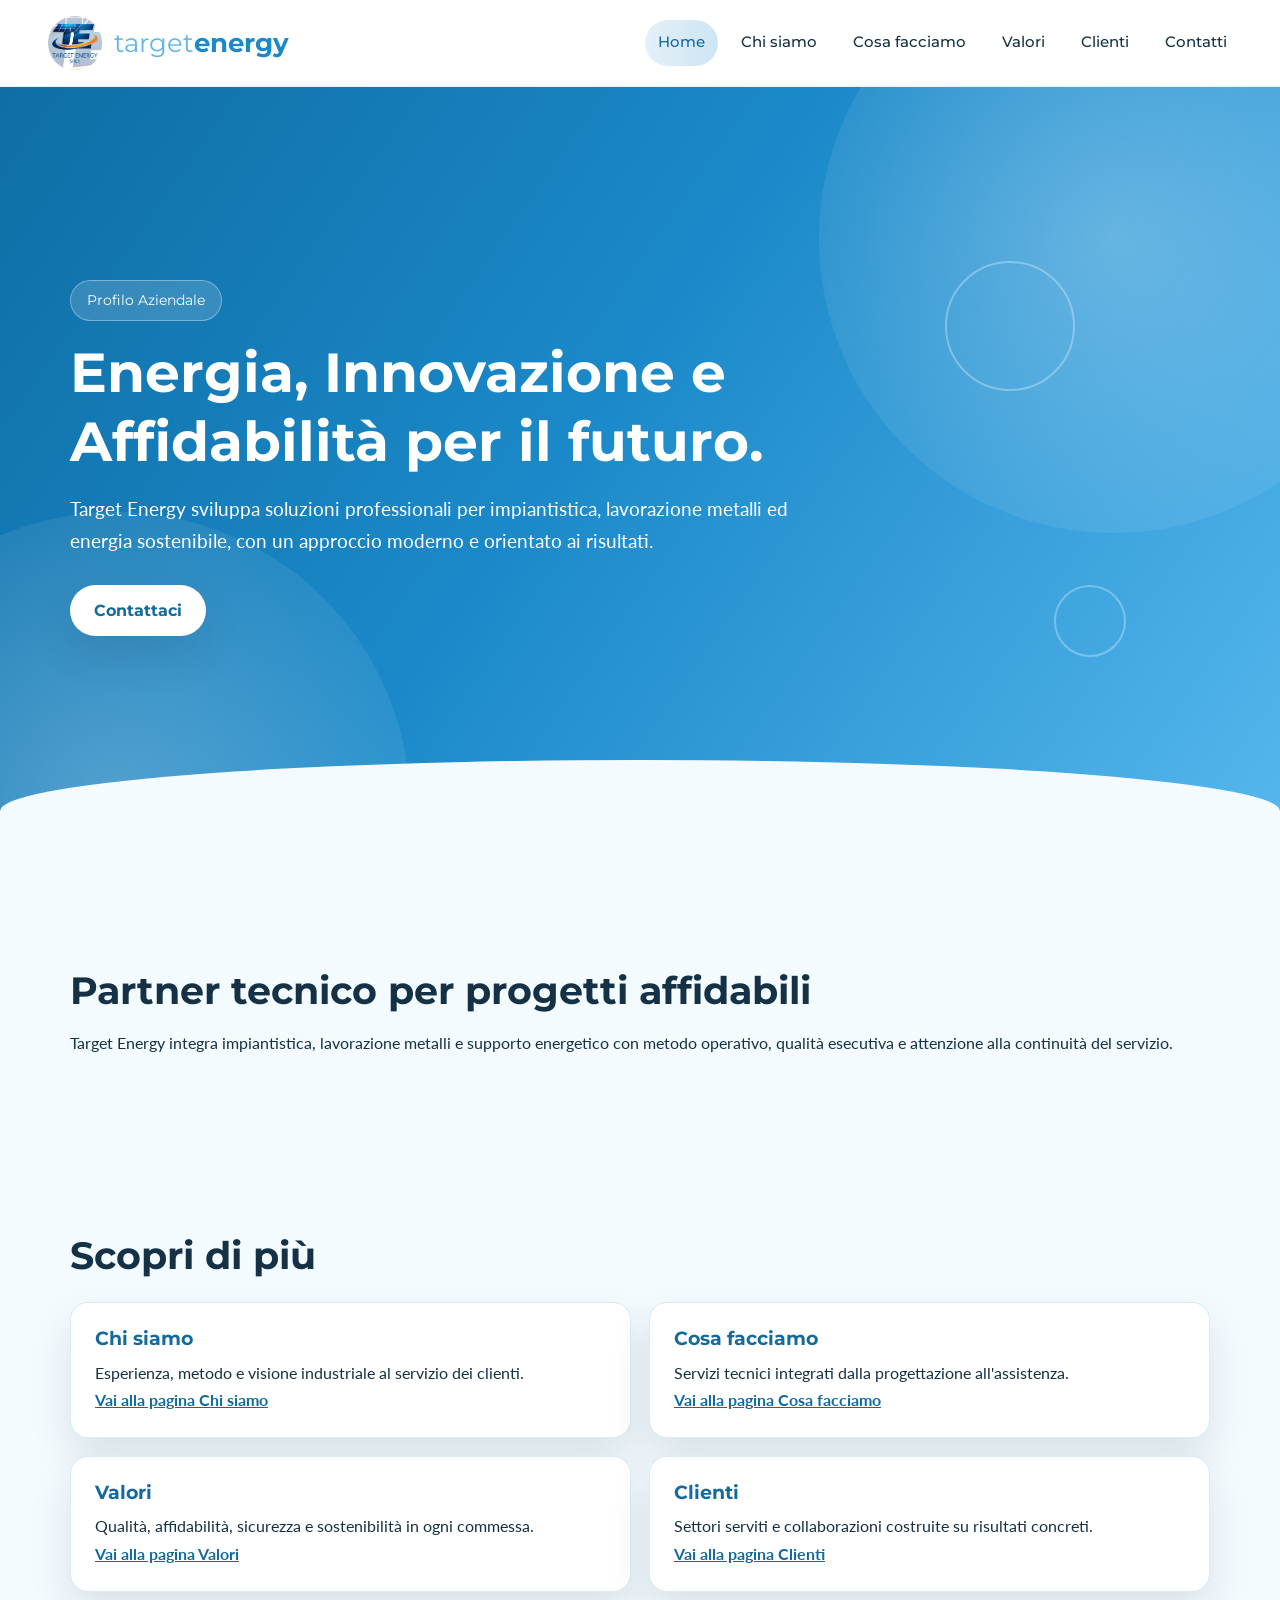
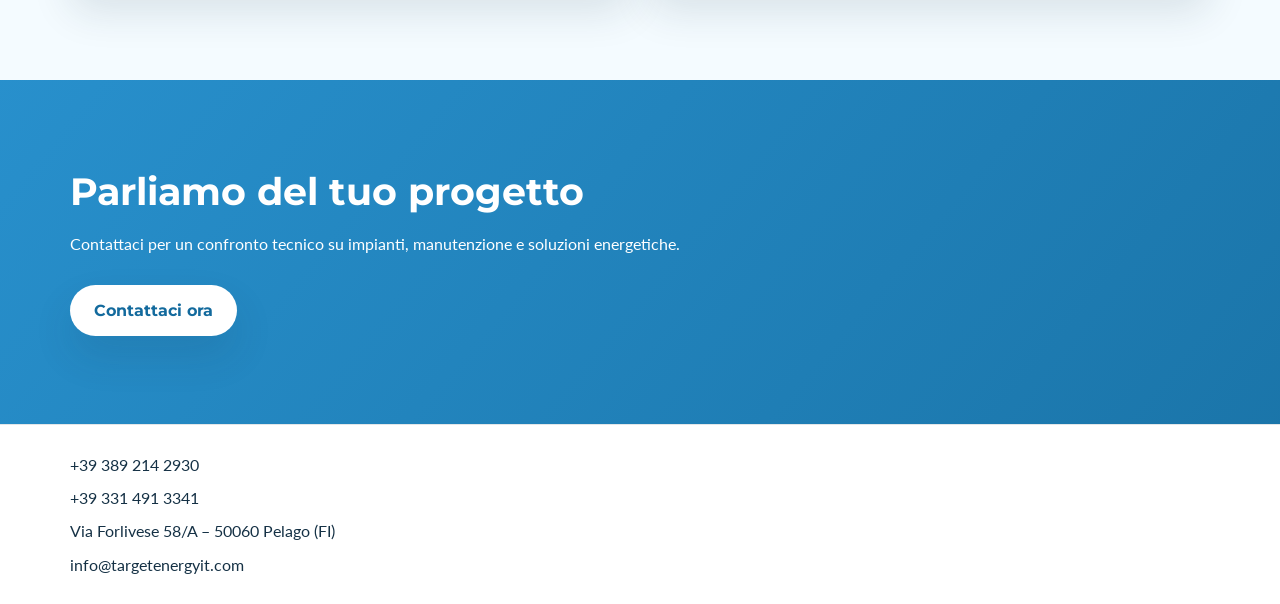
==== commit 26fc1460: "feat: simplify home, update routing, footer, and SEO across pages Agent-Logs-Url: https://github.com" ====
--- a/index.html
+++ b/index.html
@@ -54,8 +54,8 @@
 
       <nav class="nav" id="menu" aria-label="Navigazione principale">
         <a href="index.html" aria-current="page">Home</a>
-        <a href="about.html">Chi siamo</a>
-        <a href="cosa-facciamo.html">Cosa facciamo</a>
+        <a href="chi-siamo.html">Chi siamo</a>
+        <a href="cosa facciamo.html">Cosa facciamo</a>
         <a href="values.html">Valori</a>
         <a href="clients.html">Clienti</a>
         <a href="contact.html">Contatti</a>
@@ -79,73 +79,59 @@
       <div class="wave" aria-hidden="true"></div>
     </section>
 
-    <section class="section" id="chi-siamo">
-      <div class="container grid two-col">
-        <div class="media card-glass">
-          <img src="img/we.jpeg" alt="Team tecnico Target Energy in attività operativa">
-        </div>
-        <div class="content">
-          <h2>Chi Siamo</h2>
-          <p>Target Energy S.r.l.s è una realtà dinamica e in costante crescita, attiva nei settori della lavorazione dei metalli e dell'impiantistica.</p>
-          <p>Sviluppiamo commesse con una struttura organizzata, competenze specialistiche e un metodo operativo orientato alla continuità del servizio.</p>
+    <section class="section">
+      <div class="container">
+        <h2 class="section-title">Partner tecnico per progetti affidabili</h2>
+        <p>Target Energy integra impiantistica, lavorazione metalli e supporto energetico con metodo operativo, qualità esecutiva e attenzione alla continuità del servizio.</p>
+      </div>
+    </section>
+
+    <section class="section">
+      <div class="container">
+        <h2 class="section-title">Scopri di più</h2>
+        <div class="cards-grid cards-grid-2">
+          <article class="value-card">
+            <h3>Chi siamo</h3>
+            <p>Esperienza, metodo e visione industriale al servizio dei clienti.</p>
+            <a class="text-link" href="chi-siamo.html">Vai alla pagina Chi siamo</a>
+          </article>
+          <article class="value-card">
+            <h3>Cosa facciamo</h3>
+            <p>Servizi tecnici integrati dalla progettazione all'assistenza.</p>
+            <a class="text-link" href="cosa facciamo.html">Vai alla pagina Cosa facciamo</a>
+          </article>
+          <article class="value-card">
+            <h3>Valori</h3>
+            <p>Qualità, affidabilità, sicurezza e sostenibilità in ogni commessa.</p>
+            <a class="text-link" href="values.html">Vai alla pagina Valori</a>
+          </article>
+          <article class="value-card">
+            <h3>Clienti</h3>
+            <p>Settori serviti e collaborazioni costruite su risultati concreti.</p>
+            <a class="text-link" href="clients.html">Vai alla pagina Clienti</a>
+          </article>
         </div>
       </div>
     </section>
 
-    <section class="section section-blue" id="missione">
-      <div class="container grid two-col reverse">
-        <div class="content">
-          <h2>Cosa Facciamo</h2>
-          <p>Progettiamo e realizziamo impianti tecnologici, carpenteria metallica, manutenzioni programmate e interventi per l'efficienza energetica.</p>
-          <p>Affianchiamo il cliente in tutte le fasi, dalla definizione tecnica alla messa in esercizio, con un unico referente operativo.</p>
-        </div>
-        <div class="media card-glass">
-          <img src="img/man.jpeg" alt="Tecnico Target Energy durante attività di impiantistica">
-        </div>
-      </div>
-    </section>
-
-    <section class="section" id="valori">
+    <section class="section section-blue">
       <div class="container">
-        <h2 class="section-title">I Nostri Valori</h2>
-        <div class="values-grid">
-          <article class="value-card"><h3>Qualità</h3><p>Garantiamo standard elevati e controlli costanti in ogni fase.</p></article>
-          <article class="value-card"><h3>Affidabilità</h3><p>Rispettiamo tempi, obiettivi e impegni concordati con il cliente.</p></article>
-          <article class="value-card"><h3>Innovazione</h3><p>Adottiamo tecnologie moderne per migliorare performance e sicurezza.</p></article>
-          <article class="value-card"><h3>Sostenibilità</h3><p>Favoriamo soluzioni a ridotto impatto ambientale e uso efficiente delle risorse.</p></article>
-        </div>
-      </div>
-    </section>
-
-    <section class="section section-blue" id="clienti">
-      <div class="container">
-        <h2 class="section-title">I Nostri Clienti</h2>
-        <div class="clients-wrap">
-          <span class="client-pill">EG Edilizia</span>
-          <span class="client-pill">Raggi</span>
-          <span class="client-pill">Bertuzzi Energy</span>
-          <span class="client-pill">Zenith Costruzioni</span>
-          <span class="client-pill">SolarTech Italia</span>
-        </div>
-      </div>
-    </section>
-
-    <section class="section contact" id="contatti">
-      <div class="container grid two-col">
-        <div class="content">
-          <h2>Contatti</h2>
-          <p><strong>Telefono:</strong> +39 389 214 2930</p>
-          <p><strong>Telefono:</strong> +39 331 491 3341</p>
-          <p><strong>Indirizzo:</strong> Via Forlivese 58/A – 50060 Pelago (FI)</p>
-          <p><strong>Email:</strong> info@targetenergyit.com</p>
-        </div>
-        <div class="media logo-card">
-          <img src="img/logo2.png" alt="Marchio istituzionale Target Energy">
-        </div>
+        <h2 class="section-title">Parliamo del tuo progetto</h2>
+        <p>Contattaci per un confronto tecnico su impianti, manutenzione e soluzioni energetiche.</p>
+        <a class="cta" href="contact.html">Contattaci ora</a>
       </div>
     </section>
   </main>
 
+  <footer class="site-footer" aria-label="Contatti">
+    <div class="container site-footer-content">
+      <p>+39 389 214 2930</p>
+      <p>+39 331 491 3341</p>
+      <p>Via Forlivese 58/A – 50060 Pelago (FI)</p>
+      <p><a href="mailto:info@targetenergyit.com">info@targetenergyit.com</a></p>
+    </div>
+  </footer>
+
   <script src="script.js"></script>
 </body>
 </html>
--- a/style.css
+++ b/style.css
@@ -36,6 +36,7 @@
 img {
   max-width: 100%;
   display: block;
+  border-radius: 0 !important;
 }
 
 .container {
@@ -330,11 +331,10 @@
 }
 
 .card-glass,
-.logo-card,
-.form-card {
-  border-radius: var(--radius);
+.logo-card {
+  border-radius: 0;
   box-shadow: var(--shadow);
-  overflow: hidden;
+  overflow: visible;
 }
 
 .card-glass {
@@ -495,6 +495,8 @@
 .form-card {
   background: var(--white);
   border: 1px solid rgba(27, 137, 201, 0.18);
+  border-radius: var(--radius);
+  box-shadow: var(--shadow);
   padding: 24px;
 }
 
@@ -539,6 +541,26 @@
 
 .form-status.error {
   color: #b61b4e;
+}
+
+.site-footer {
+  border-top: 1px solid rgba(21, 49, 69, 0.12);
+  background: var(--white);
+  padding: 26px 0;
+}
+
+.site-footer-content {
+  display: grid;
+  gap: 6px;
+}
+
+.site-footer p {
+  margin: 0;
+}
+
+.site-footer a {
+  color: inherit;
+  text-decoration: none;
 }
 
 @keyframes float {
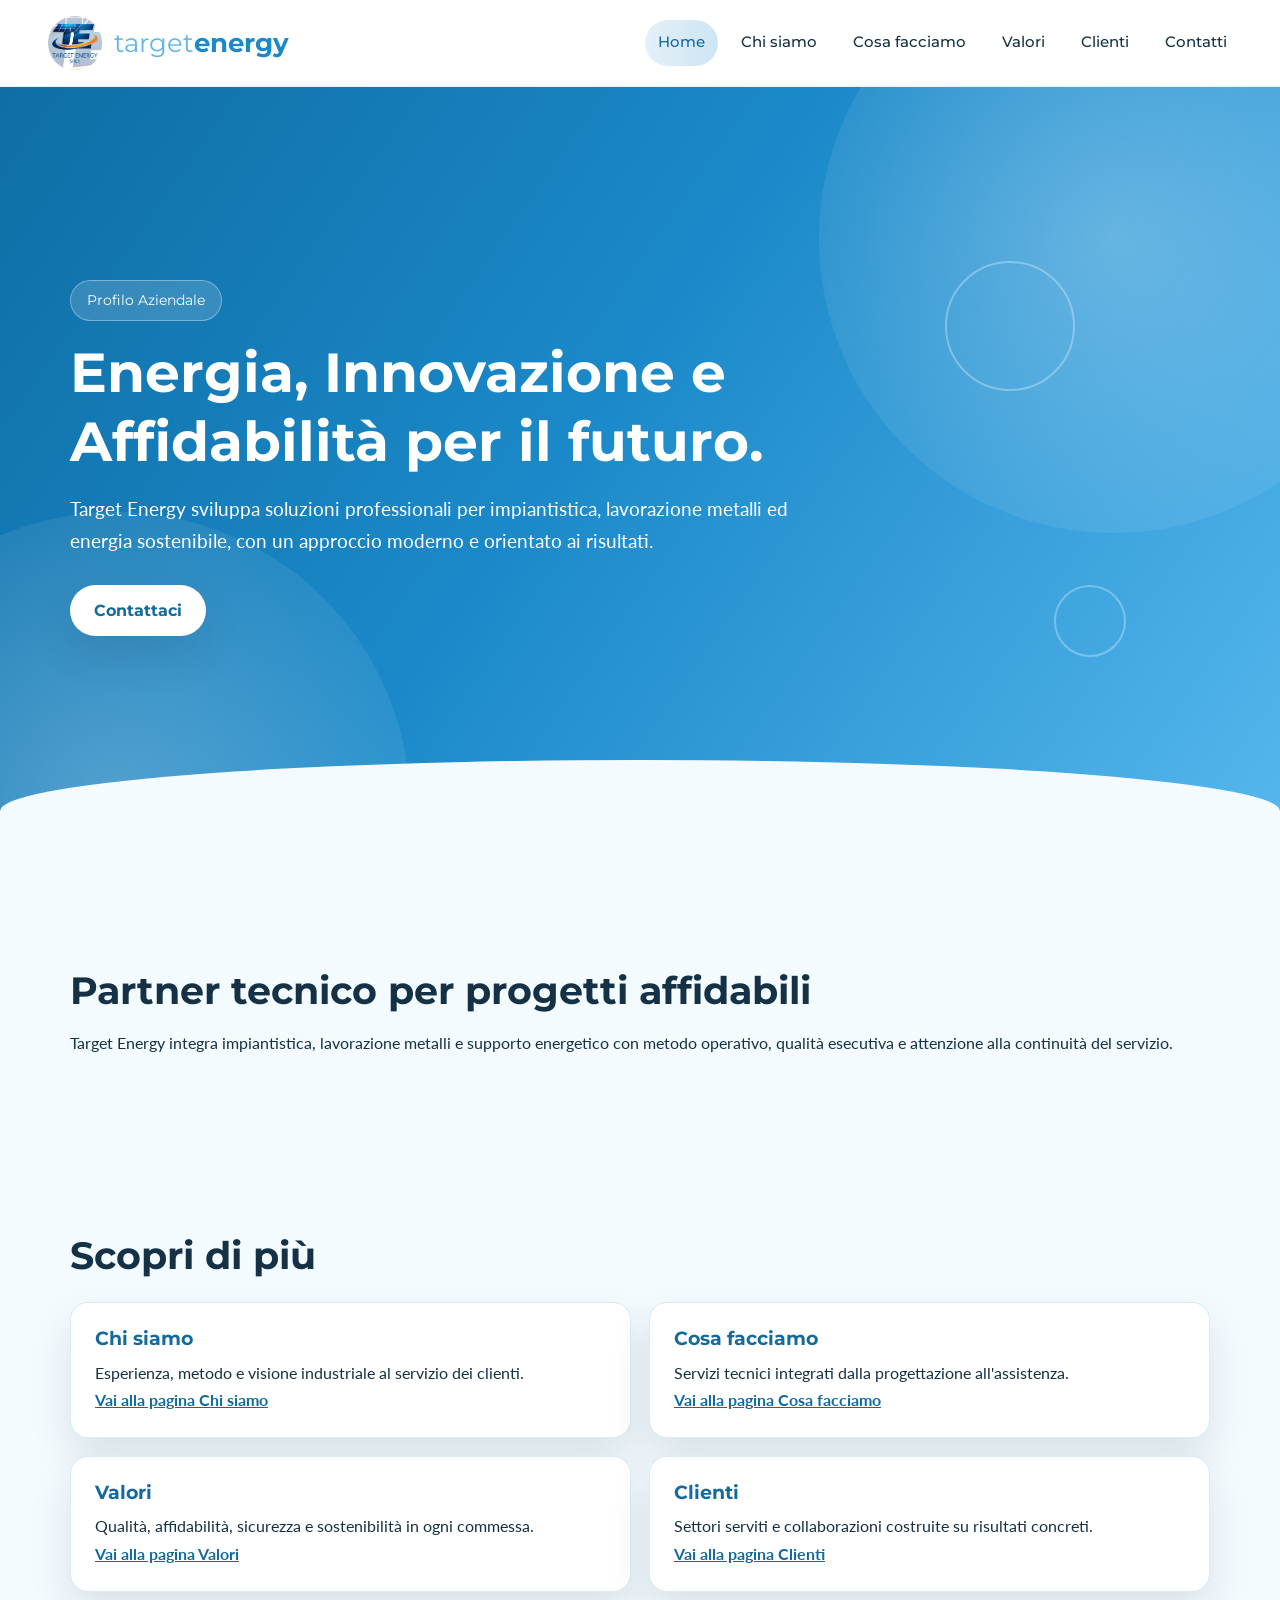
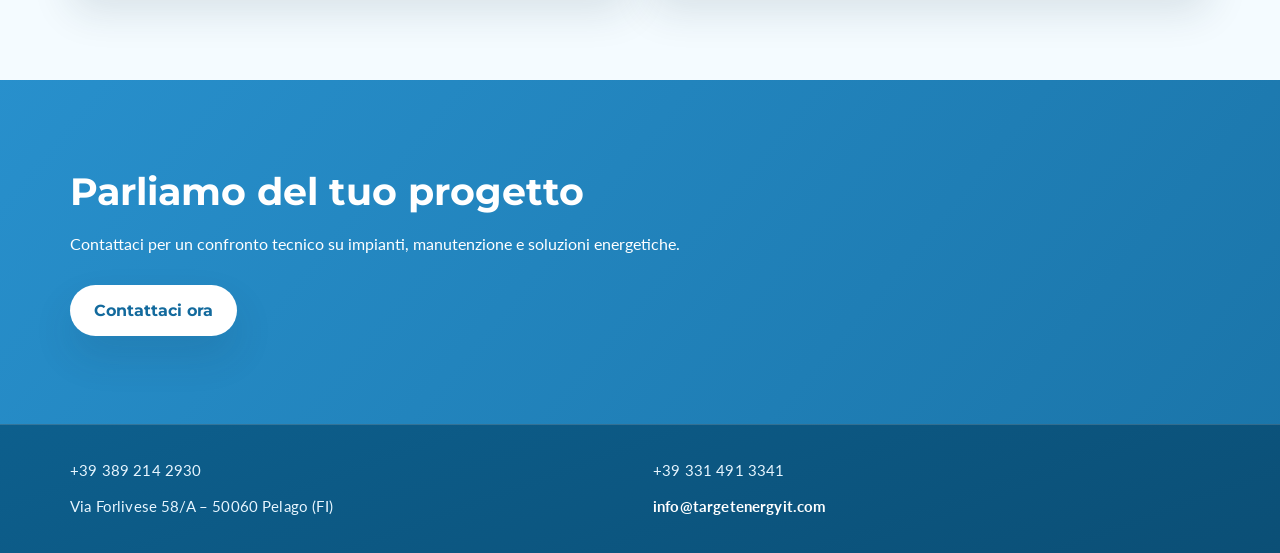
==== commit c4904fcb: "Add favicon assets, improve footer, and wire real contact form submission Agent-Logs-Url: https://gi" ====
--- a/index.html
+++ b/index.html
@@ -16,6 +16,10 @@
   <meta name="twitter:title" content="Target Energy | Soluzioni per Impianti, Metalli ed Energia">
   <meta name="twitter:description" content="Servizi tecnici integrati per aziende, cantieri e infrastrutture energetiche.">
   <meta name="twitter:image" content="https://targetenergyit.com/img/logo2.png">
+  <link rel="icon" href="favicon.ico" sizes="any">
+  <link rel="icon" type="image/svg+xml" href="favicon.svg">
+  <link rel="apple-touch-icon" sizes="180x180" href="apple-touch-icon.png">
+  <link rel="manifest" href="site.webmanifest">
   <link rel="preconnect" href="https://fonts.googleapis.com">
   <link rel="preconnect" href="https://fonts.gstatic.com" crossorigin>
   <link href="https://fonts.googleapis.com/css2?family=Lato:wght@300;400;700&family=Montserrat:wght@400;500;600;700;800&display=swap" rel="stylesheet">
@@ -55,7 +59,7 @@
       <nav class="nav" id="menu" aria-label="Navigazione principale">
         <a href="index.html" aria-current="page">Home</a>
         <a href="chi-siamo.html">Chi siamo</a>
-        <a href="cosa facciamo.html">Cosa facciamo</a>
+        <a href="cosa%20facciamo.html">Cosa facciamo</a>
         <a href="values.html">Valori</a>
         <a href="clients.html">Clienti</a>
         <a href="contact.html">Contatti</a>
@@ -98,7 +102,7 @@
           <article class="value-card">
             <h3>Cosa facciamo</h3>
             <p>Servizi tecnici integrati dalla progettazione all'assistenza.</p>
-            <a class="text-link" href="cosa facciamo.html">Vai alla pagina Cosa facciamo</a>
+            <a class="text-link" href="cosa%20facciamo.html">Vai alla pagina Cosa facciamo</a>
           </article>
           <article class="value-card">
             <h3>Valori</h3>
--- a/style.css
+++ b/style.css
@@ -36,7 +36,7 @@
 img {
   max-width: 100%;
   display: block;
-  border-radius: 0 !important;
+  border-radius: 0;
 }
 
 .container {
@@ -334,7 +334,7 @@
 .logo-card {
   border-radius: 0;
   box-shadow: var(--shadow);
-  overflow: visible;
+  overflow: hidden;
 }
 
 .card-glass {
@@ -543,24 +543,51 @@
   color: #b61b4e;
 }
 
+.hp-field {
+  position: absolute;
+  left: -9999px;
+  width: 1px;
+  height: 1px;
+  opacity: 0;
+  pointer-events: none;
+}
+
+.form-card button[disabled] {
+  opacity: 0.7;
+  cursor: wait;
+}
+
 .site-footer {
-  border-top: 1px solid rgba(21, 49, 69, 0.12);
-  background: var(--white);
-  padding: 26px 0;
+  border-top: 1px solid rgba(255, 255, 255, 0.16);
+  background: linear-gradient(160deg, #0d5f8d 0%, #0b4f76 100%);
+  color: #e8f6ff;
+  padding: 34px 0;
 }
 
 .site-footer-content {
   display: grid;
-  gap: 6px;
+  grid-template-columns: repeat(2, minmax(0, 1fr));
+  gap: 12px 26px;
+  align-items: center;
 }
 
 .site-footer p {
   margin: 0;
+  font-size: 0.96rem;
+  line-height: 1.55;
+  letter-spacing: 0.01em;
 }
 
 .site-footer a {
-  color: inherit;
+  color: var(--white);
   text-decoration: none;
+  font-weight: 700;
+}
+
+.site-footer a:hover,
+.site-footer a:focus-visible {
+  text-decoration: underline;
+  text-underline-offset: 2px;
 }
 
 @keyframes float {
@@ -639,4 +666,9 @@
   .contact::before {
     display: none;
   }
-}
+
+  .site-footer-content {
+    grid-template-columns: 1fr;
+    gap: 8px;
+  }
+}
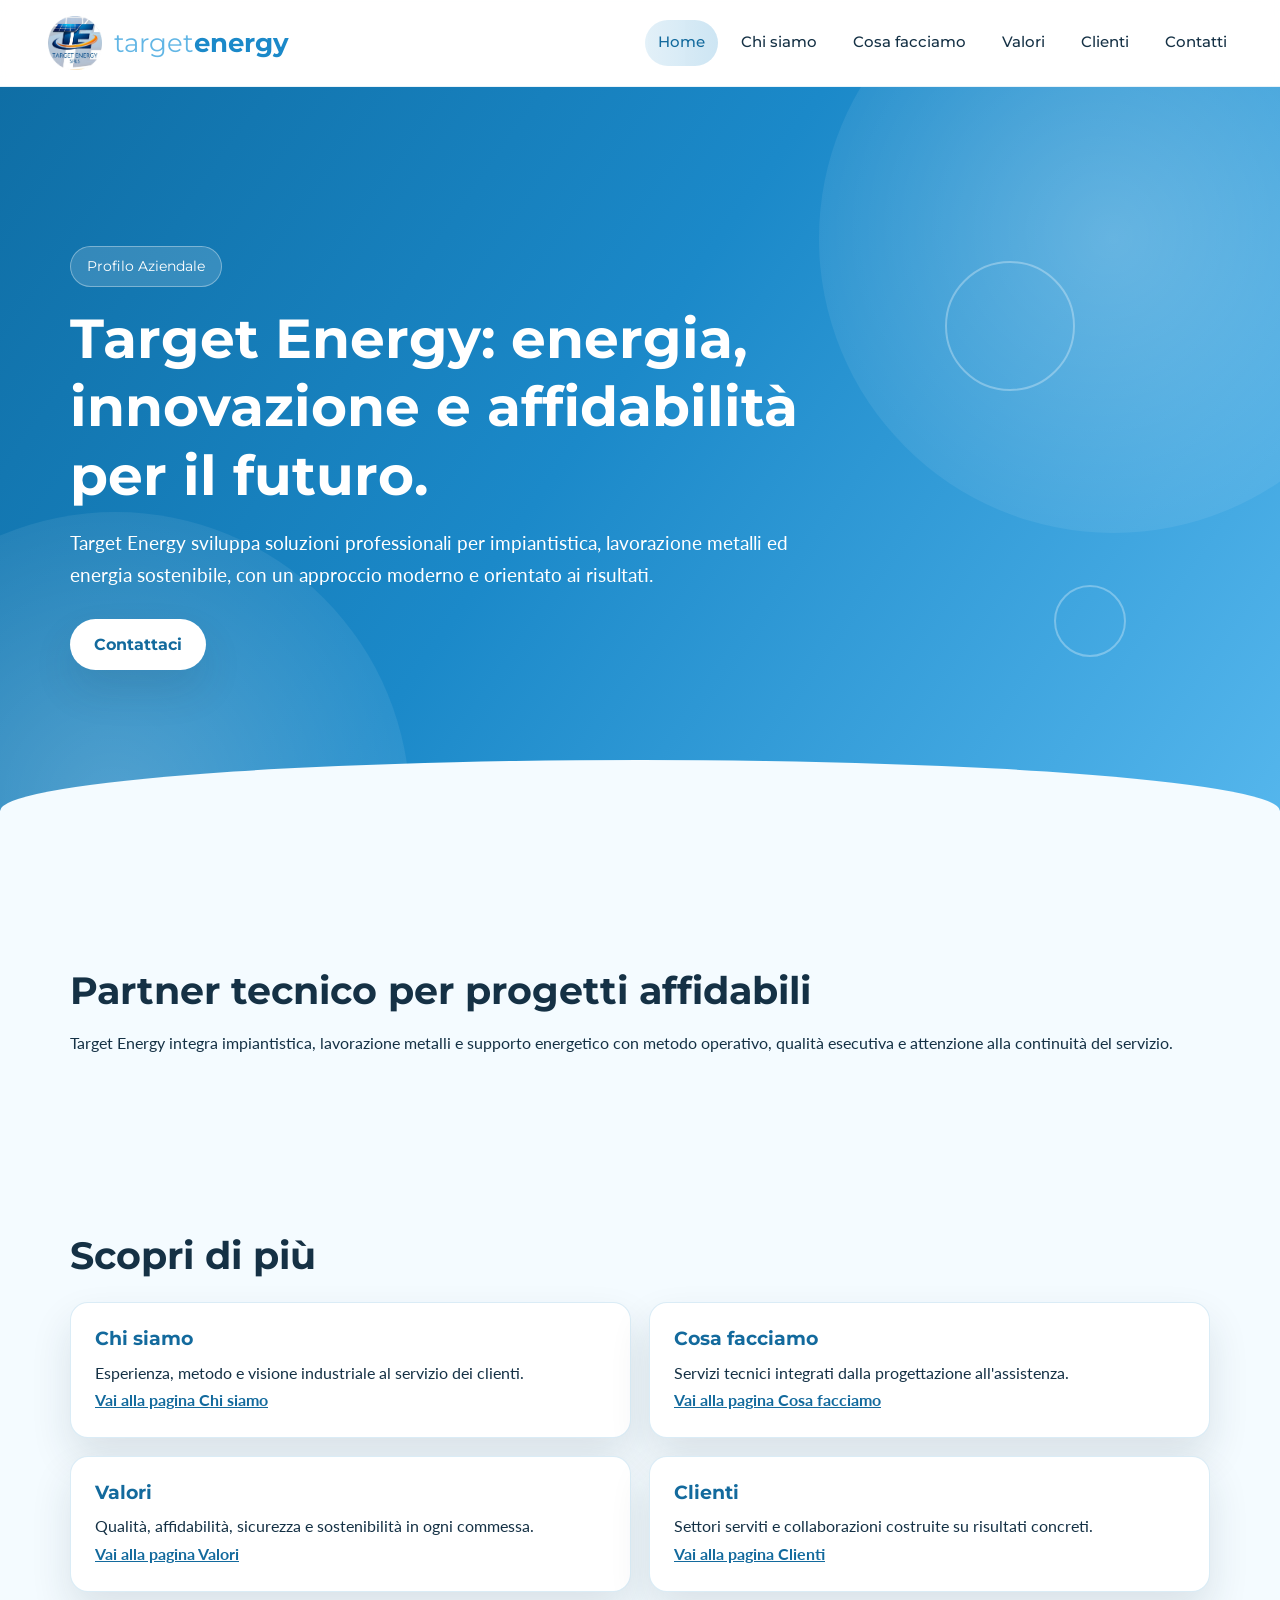
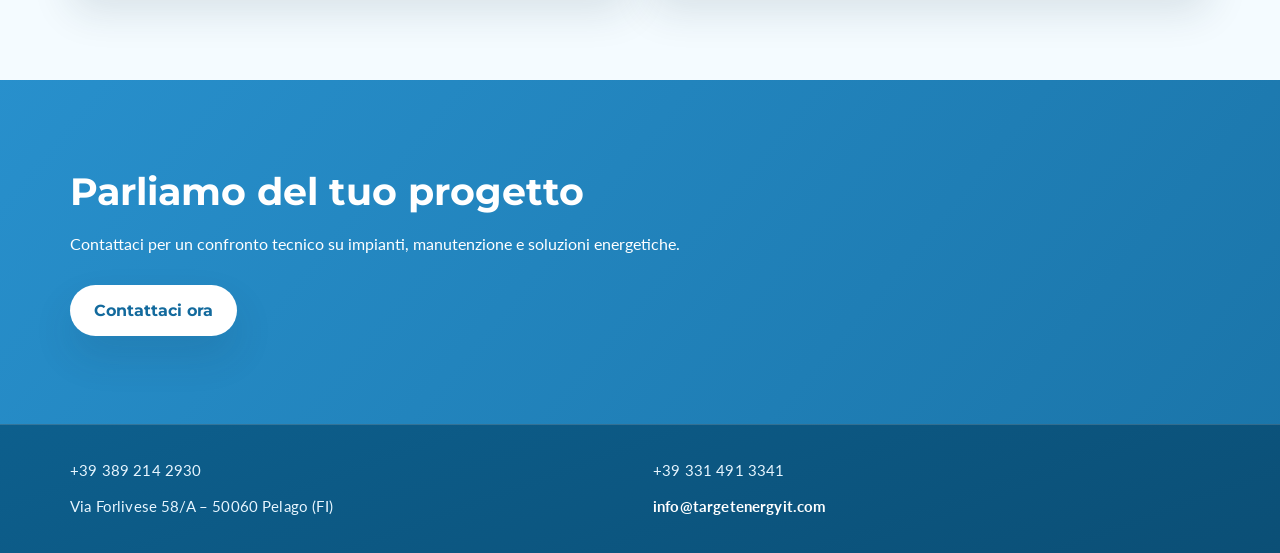
==== commit 16182148: "Improve SEO metadata and headings across all pages Agent-Logs-Url: https://github.com/omareladawi/Ta" ====
--- a/index.html
+++ b/index.html
@@ -3,20 +3,22 @@
 <head>
   <meta charset="UTF-8">
   <meta name="viewport" content="width=device-width, initial-scale=1.0">
-  <title>Target Energy | Soluzioni per Impianti, Metalli ed Energia</title>
-  <meta name="description" content="Target Energy S.r.l.s realizza impianti tecnologici, lavorazioni metalliche, manutenzione industriale e soluzioni per l'efficienza energetica.">
+  <title>Target Energy | Energia Solare, Fotovoltaico e Pannelli Solari a Pelago (FI)</title>
+  <meta name="description" content="Target Energy a Pelago (FI), Toscana: energia solare, impianti fotovoltaici e pannelli solari con servizi tecnici integrati per aziende e privati.">
   <link rel="canonical" href="https://targetenergyit.com/">
   <meta property="og:type" content="website">
   <meta property="og:locale" content="it_IT">
-  <meta property="og:title" content="Target Energy | Soluzioni per Impianti, Metalli ed Energia">
-  <meta property="og:description" content="Partner tecnico per impiantistica, metalmeccanica, manutenzione e progetti energetici sostenibili.">
+  <meta property="og:title" content="Target Energy | Energia Solare, Fotovoltaico e Pannelli Solari a Pelago (FI)">
+  <meta property="og:description" content="Energia solare e fotovoltaico a Pelago (FI): pannelli solari, impiantistica e supporto tecnico firmati Target Energy.">
   <meta property="og:url" content="https://targetenergyit.com/">
   <meta property="og:image" content="https://targetenergyit.com/img/logo2.png">
   <meta name="twitter:card" content="summary_large_image">
-  <meta name="twitter:title" content="Target Energy | Soluzioni per Impianti, Metalli ed Energia">
-  <meta name="twitter:description" content="Servizi tecnici integrati per aziende, cantieri e infrastrutture energetiche.">
+  <meta name="twitter:title" content="Target Energy | Energia Solare, Fotovoltaico e Pannelli Solari a Pelago (FI)">
+  <meta name="twitter:description" content="Energia solare e fotovoltaico a Pelago (FI): pannelli solari, impiantistica e supporto tecnico firmati Target Energy.">
   <meta name="twitter:image" content="https://targetenergyit.com/img/logo2.png">
   <link rel="icon" href="favicon.ico" sizes="any">
+  <link rel="icon" type="image/png" sizes="32x32" href="favicon-32x32.png">
+  <link rel="icon" type="image/png" sizes="16x16" href="favicon-16x16.png">
   <link rel="icon" type="image/svg+xml" href="favicon.svg">
   <link rel="apple-touch-icon" sizes="180x180" href="apple-touch-icon.png">
   <link rel="manifest" href="site.webmanifest">
@@ -28,7 +30,7 @@
   {
     "@context": "https://schema.org",
     "@type": "LocalBusiness",
-    "name": "Target Energy S.r.l.s",
+    "name": "Target Energy",
     "url": "https://targetenergyit.com/",
     "logo": "https://targetenergyit.com/img/logo.png",
     "image": "https://targetenergyit.com/img/logo2.png",
@@ -49,7 +51,7 @@
 <body>
   <header class="header" id="top">
     <div class="nav-wrap">
-      <a class="brand" href="index.html" aria-label="Target Energy home">
+      <a class="brand" href="/" aria-label="Target Energy home">
         <img src="img/logo.png" alt="Logo Target Energy">
         <span class="brand-text"><span class="brand-light">target</span><span class="brand-strong">energy</span></span>
       </a>
@@ -57,7 +59,7 @@
       <button class="menu-toggle" id="menuToggle" aria-label="Apri menu" aria-expanded="false" aria-controls="menu">☰</button>
 
       <nav class="nav" id="menu" aria-label="Navigazione principale">
-        <a href="index.html" aria-current="page">Home</a>
+        <a href="/" aria-current="page">Home</a>
         <a href="chi-siamo.html">Chi siamo</a>
         <a href="cosa%20facciamo.html">Cosa facciamo</a>
         <a href="values.html">Valori</a>
@@ -76,7 +78,7 @@
 
       <div class="container hero-content">
         <p class="eyebrow">Profilo Aziendale</p>
-        <h1>Energia, Innovazione e Affidabilità per il futuro.</h1>
+        <h1>Target Energy: energia, innovazione e affidabilità per il futuro.</h1>
         <p class="lead">Target Energy sviluppa soluzioni professionali per impiantistica, lavorazione metalli ed energia sostenibile, con un approccio moderno e orientato ai risultati.</p>
         <a class="cta" href="contact.html">Contattaci</a>
       </div>
